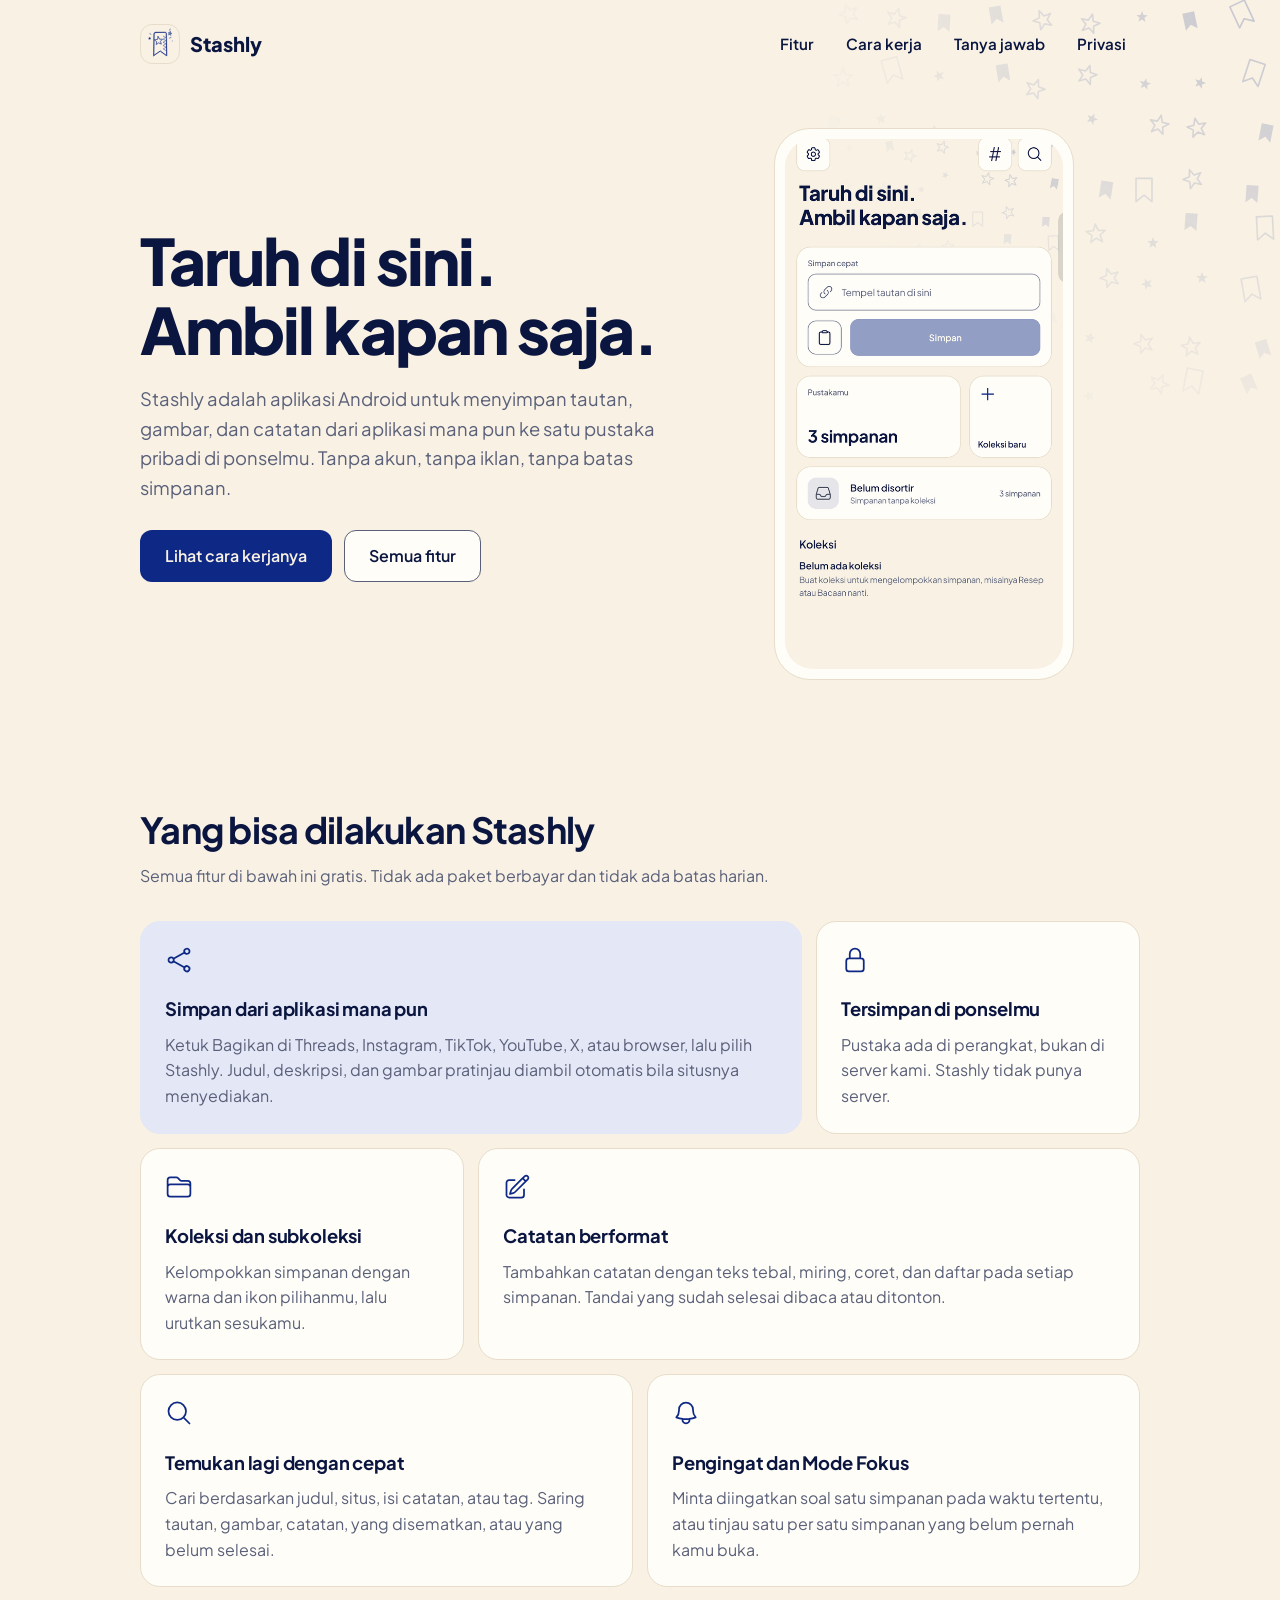
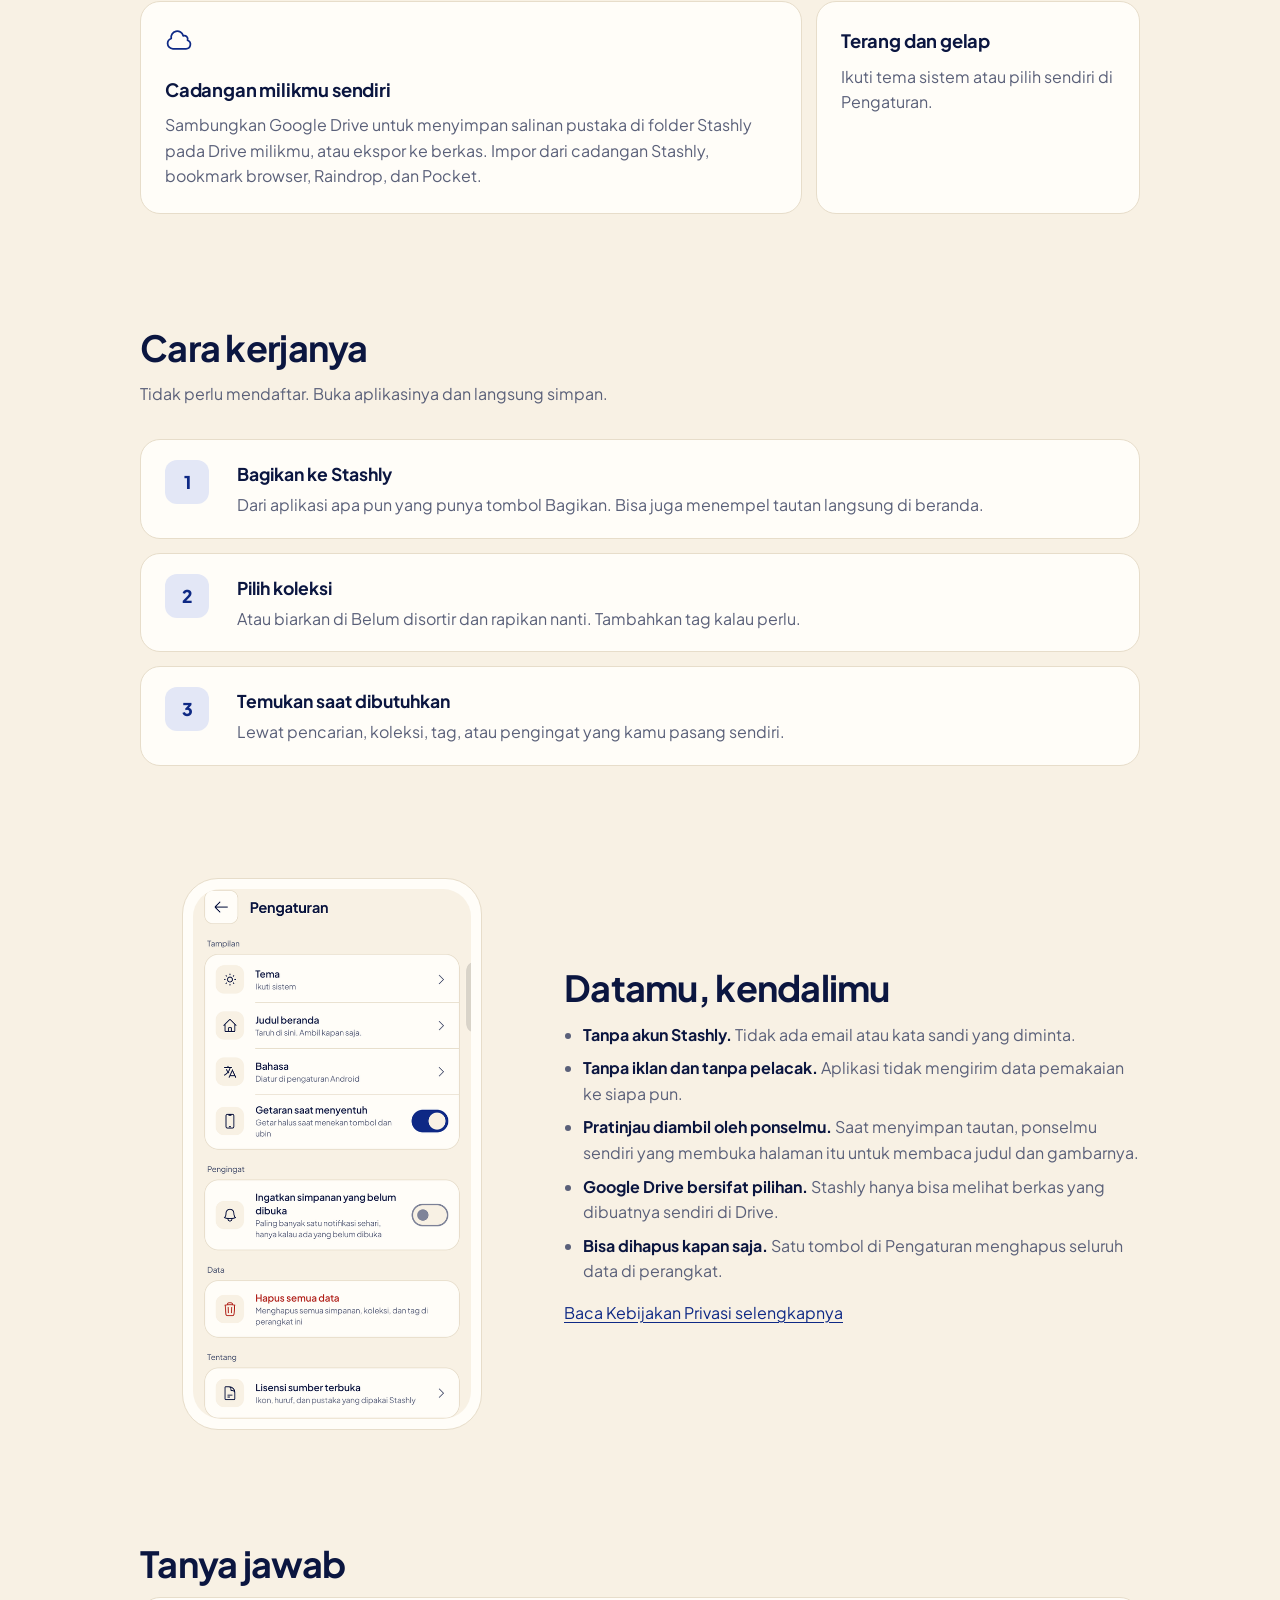
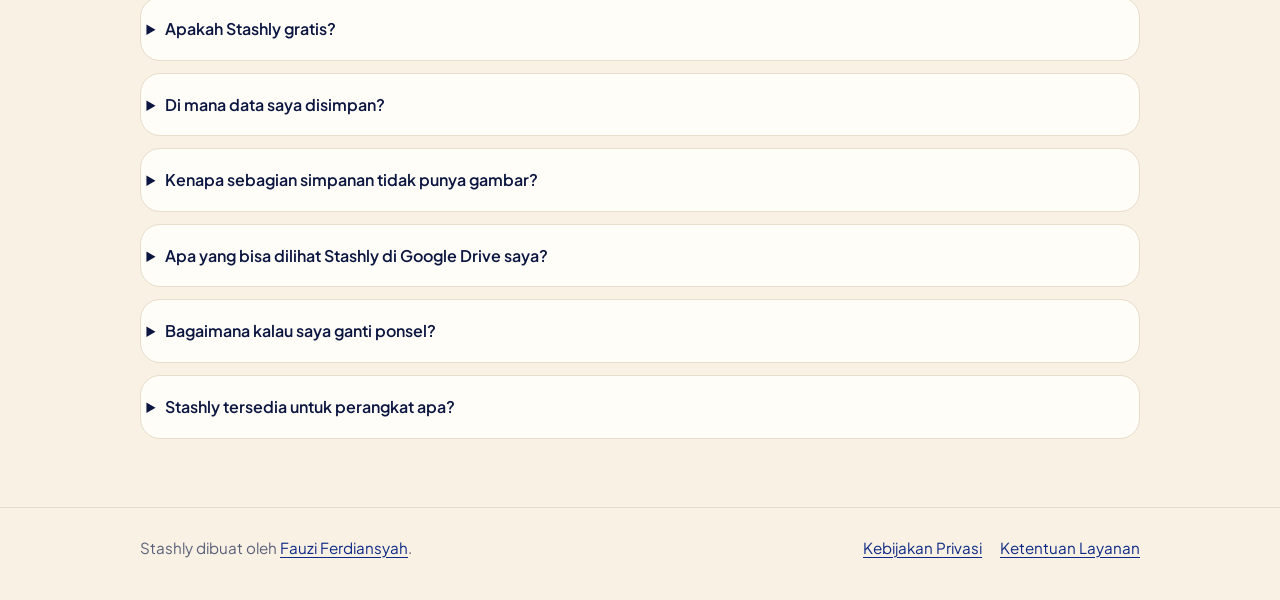
==== index.html @ 9d1d2ee5 "feat(first-init): aplikasi pertama kali dibuat" ====
<!doctype html>
<html lang="id">
<head>
<meta charset="utf-8">
<meta name="viewport" content="width=device-width, initial-scale=1">
<title>Stashly: simpan tautan dari aplikasi mana pun</title>
<meta name="description" content="Aplikasi Android untuk menyimpan tautan, gambar, dan catatan dari aplikasi mana pun ke pustaka pribadi di ponselmu. Tanpa akun, tanpa iklan, tanpa batas.">
<meta property="og:title" content="Stashly: simpan tautan dari aplikasi mana pun">
<meta property="og:description" content="Aplikasi Android untuk menyimpan tautan, gambar, dan catatan dari aplikasi mana pun ke pustaka pribadi di ponselmu. Tanpa akun, tanpa iklan, tanpa batas.">
<meta property="og:type" content="website">
<meta property="og:image" content="https://fauzi.is-a.dev/stashly/assets/screen-home.png">
<meta name="theme-color" content="#f8f1e4" media="(prefers-color-scheme: light)">
<meta name="theme-color" content="#0d0f14" media="(prefers-color-scheme: dark)">
<link rel="icon" type="image/svg+xml" href="assets/stashly-mark.svg">
<link rel="preload" href="assets/plus-jakarta-sans.ttf" as="font" type="font/ttf" crossorigin>
<link rel="stylesheet" href="styles.css">
</head>
<body>
<a class="skip" href="#isi">Langsung ke isi</a>
<svg class="backdrop" viewBox="0 0 520 420" preserveAspectRatio="xMaxYMin slice" aria-hidden="true"><path transform="translate(482 14) rotate(-25)" d="M-8.0 -11.6H8.0V11.6L0 5.2L-8.0 11.6Z" fill="none" stroke="currentColor" stroke-width="1.6" stroke-linejoin="round"/><path transform="translate(430 21) rotate(-12)" d="M-6.0 -8.7H6.0V8.7L0 3.9L-6.0 8.7Z" fill="currentColor"/><path transform="translate(382 17) rotate(1)" d="M0.0 -6.0L1.5 -2.0L5.7 -1.9L2.4 0.8L3.5 4.9L0.0 2.5L-3.5 4.9L-2.4 0.8L-5.7 -1.9L-1.5 -2.0Z" fill="currentColor"/><path transform="translate(330 24) rotate(14)" d="M0.0 -10.0L2.5 -3.4L9.5 -3.1L4.0 1.3L5.9 8.1L0.0 4.2L-5.9 8.1L-4.0 1.3L-9.5 -3.1L-2.5 -3.4Z" fill="none" stroke="currentColor" stroke-width="1.6" stroke-linejoin="round"/><path transform="translate(283 20) rotate(-23)" d="M0.0 -10.0L2.5 -3.4L9.5 -3.1L4.0 1.3L5.9 8.1L0.0 4.2L-5.9 8.1L-4.0 1.3L-9.5 -3.1L-2.5 -3.4Z" fill="none" stroke="currentColor" stroke-width="1.6" stroke-linejoin="round"/><path transform="translate(236 15) rotate(-10)" d="M-6.0 -8.7H6.0V8.7L0 3.9L-6.0 8.7Z" fill="currentColor"/><path transform="translate(184 23) rotate(3)" d="M-6.0 -8.7H6.0V8.7L0 3.9L-6.0 8.7Z" fill="currentColor"/><path transform="translate(136 18) rotate(16)" d="M0.0 -10.0L2.5 -3.4L9.5 -3.1L4.0 1.3L5.9 8.1L0.0 4.2L-5.9 8.1L-4.0 1.3L-9.5 -3.1L-2.5 -3.4Z" fill="none" stroke="currentColor" stroke-width="1.6" stroke-linejoin="round"/><path transform="translate(89 14) rotate(-21)" d="M0.0 -10.0L2.5 -3.4L9.5 -3.1L4.0 1.3L5.9 8.1L0.0 4.2L-5.9 8.1L-4.0 1.3L-9.5 -3.1L-2.5 -3.4Z" fill="none" stroke="currentColor" stroke-width="1.6" stroke-linejoin="round"/><path transform="translate(37 21) rotate(-8)" d="M0.0 -6.0L1.5 -2.0L5.7 -1.9L2.4 0.8L3.5 4.9L0.0 2.5L-3.5 4.9L-2.4 0.8L-5.7 -1.9L-1.5 -2.0Z" fill="currentColor"/><path transform="translate(494 73) rotate(18)" d="M-8.0 -11.6H8.0V11.6L0 5.2L-8.0 11.6Z" fill="none" stroke="currentColor" stroke-width="1.6" stroke-linejoin="round"/><path transform="translate(440 83) rotate(19)" d="M0.0 -6.0L1.5 -2.0L5.7 -1.9L2.4 0.8L3.5 4.9L0.0 2.5L-3.5 4.9L-2.4 0.8L-5.7 -1.9L-1.5 -2.0Z" fill="currentColor"/><path transform="translate(385 84) rotate(12)" d="M0.0 -6.0L1.5 -2.0L5.7 -1.9L2.4 0.8L3.5 4.9L0.0 2.5L-3.5 4.9L-2.4 0.8L-5.7 -1.9L-1.5 -2.0Z" fill="currentColor"/><path transform="translate(327 75) rotate(17)" d="M0.0 -10.0L2.5 -3.4L9.5 -3.1L4.0 1.3L5.9 8.1L0.0 4.2L-5.9 8.1L-4.0 1.3L-9.5 -3.1L-2.5 -3.4Z" fill="none" stroke="currentColor" stroke-width="1.6" stroke-linejoin="round"/><path transform="translate(275 89) rotate(20)" d="M0.0 -10.0L2.5 -3.4L9.5 -3.1L4.0 1.3L5.9 8.1L0.0 4.2L-5.9 8.1L-4.0 1.3L-9.5 -3.1L-2.5 -3.4Z" fill="none" stroke="currentColor" stroke-width="1.6" stroke-linejoin="round"/><path transform="translate(243 73) rotate(-9)" d="M-6.0 -8.7H6.0V8.7L0 3.9L-6.0 8.7Z" fill="currentColor"/><path transform="translate(179 76) rotate(-22)" d="M0.0 -6.0L1.5 -2.0L5.7 -1.9L2.4 0.8L3.5 4.9L0.0 2.5L-3.5 4.9L-2.4 0.8L-5.7 -1.9L-1.5 -2.0Z" fill="currentColor"/><path transform="translate(132 70) rotate(-15)" d="M-8.0 -11.6H8.0V11.6L0 5.2L-8.0 11.6Z" fill="none" stroke="currentColor" stroke-width="1.6" stroke-linejoin="round"/><path transform="translate(83 78) rotate(0)" d="M0.0 -10.0L2.5 -3.4L9.5 -3.1L4.0 1.3L5.9 8.1L0.0 4.2L-5.9 8.1L-4.0 1.3L-9.5 -3.1L-2.5 -3.4Z" fill="none" stroke="currentColor" stroke-width="1.6" stroke-linejoin="round"/><path transform="translate(15 66) rotate(15)" d="M0.0 -6.0L1.5 -2.0L5.7 -1.9L2.4 0.8L3.5 4.9L0.0 2.5L-3.5 4.9L-2.4 0.8L-5.7 -1.9L-1.5 -2.0Z" fill="currentColor"/><path transform="translate(506 133) rotate(11)" d="M-6.0 -8.7H6.0V8.7L0 3.9L-6.0 8.7Z" fill="currentColor"/><path transform="translate(437 128) rotate(-12)" d="M0.0 -10.0L2.5 -3.4L9.5 -3.1L4.0 1.3L5.9 8.1L0.0 4.2L-5.9 8.1L-4.0 1.3L-9.5 -3.1L-2.5 -3.4Z" fill="none" stroke="currentColor" stroke-width="1.6" stroke-linejoin="round"/><path transform="translate(399 125) rotate(13)" d="M0.0 -10.0L2.5 -3.4L9.5 -3.1L4.0 1.3L5.9 8.1L0.0 4.2L-5.9 8.1L-4.0 1.3L-9.5 -3.1L-2.5 -3.4Z" fill="none" stroke="currentColor" stroke-width="1.6" stroke-linejoin="round"/><path transform="translate(332 119) rotate(24)" d="M0.0 -6.0L1.5 -2.0L5.7 -1.9L2.4 0.8L3.5 4.9L0.0 2.5L-3.5 4.9L-2.4 0.8L-5.7 -1.9L-1.5 -2.0Z" fill="currentColor"/><path transform="translate(294 142) rotate(-1)" d="M0.0 -6.0L1.5 -2.0L5.7 -1.9L2.4 0.8L3.5 4.9L0.0 2.5L-3.5 4.9L-2.4 0.8L-5.7 -1.9L-1.5 -2.0Z" fill="currentColor"/><path transform="translate(234 142) rotate(-6)" d="M0.0 -10.0L2.5 -3.4L9.5 -3.1L4.0 1.3L5.9 8.1L0.0 4.2L-5.9 8.1L-4.0 1.3L-9.5 -3.1L-2.5 -3.4Z" fill="none" stroke="currentColor" stroke-width="1.6" stroke-linejoin="round"/><path transform="translate(173 136) rotate(9)" d="M0.0 -10.0L2.5 -3.4L9.5 -3.1L4.0 1.3L5.9 8.1L0.0 4.2L-5.9 8.1L-4.0 1.3L-9.5 -3.1L-2.5 -3.4Z" fill="none" stroke="currentColor" stroke-width="1.6" stroke-linejoin="round"/><path transform="translate(121 119) rotate(-6)" d="M0.0 -6.0L1.5 -2.0L5.7 -1.9L2.4 0.8L3.5 4.9L0.0 2.5L-3.5 4.9L-2.4 0.8L-5.7 -1.9L-1.5 -2.0Z" fill="currentColor"/><path transform="translate(73 125) rotate(15)" d="M-6.0 -8.7H6.0V8.7L0 3.9L-6.0 8.7Z" fill="currentColor"/><path transform="translate(21 125) rotate(-18)" d="M-8.0 -11.6H8.0V11.6L0 5.2L-8.0 11.6Z" fill="none" stroke="currentColor" stroke-width="1.6" stroke-linejoin="round"/><path transform="translate(492 194) rotate(4)" d="M-6.0 -8.7H6.0V8.7L0 3.9L-6.0 8.7Z" fill="currentColor"/><path transform="translate(433 179) rotate(-21)" d="M0.0 -10.0L2.5 -3.4L9.5 -3.1L4.0 1.3L5.9 8.1L0.0 4.2L-5.9 8.1L-4.0 1.3L-9.5 -3.1L-2.5 -3.4Z" fill="none" stroke="currentColor" stroke-width="1.6" stroke-linejoin="round"/><path transform="translate(384 190) rotate(0)" d="M-8.0 -11.6H8.0V11.6L0 5.2L-8.0 11.6Z" fill="none" stroke="currentColor" stroke-width="1.6" stroke-linejoin="round"/><path transform="translate(346 190) rotate(9)" d="M-6.0 -8.7H6.0V8.7L0 3.9L-6.0 8.7Z" fill="currentColor"/><path transform="translate(288 182) rotate(-2)" d="M-6.0 -8.7H6.0V8.7L0 3.9L-6.0 8.7Z" fill="currentColor"/><path transform="translate(240 191) rotate(3)" d="M-8.0 -11.6H8.0V11.6L0 5.2L-8.0 11.6Z" fill="none" stroke="currentColor" stroke-width="1.6" stroke-linejoin="round"/><path transform="translate(177 182) rotate(16)" d="M-8.0 -11.6H8.0V11.6L0 5.2L-8.0 11.6Z" fill="none" stroke="currentColor" stroke-width="1.6" stroke-linejoin="round"/><path transform="translate(130 174) rotate(1)" d="M0.0 -6.0L1.5 -2.0L5.7 -1.9L2.4 0.8L3.5 4.9L0.0 2.5L-3.5 4.9L-2.4 0.8L-5.7 -1.9L-1.5 -2.0Z" fill="currentColor"/><path transform="translate(75 184) rotate(-16)" d="M-6.0 -8.7H6.0V8.7L0 3.9L-6.0 8.7Z" fill="currentColor"/><path transform="translate(29 179) rotate(-13)" d="M0.0 -10.0L2.5 -3.4L9.5 -3.1L4.0 1.3L5.9 8.1L0.0 4.2L-5.9 8.1L-4.0 1.3L-9.5 -3.1L-2.5 -3.4Z" fill="none" stroke="currentColor" stroke-width="1.6" stroke-linejoin="round"/><path transform="translate(505 228) rotate(-3)" d="M-8.0 -11.6H8.0V11.6L0 5.2L-8.0 11.6Z" fill="none" stroke="currentColor" stroke-width="1.6" stroke-linejoin="round"/><path transform="translate(431 222) rotate(4)" d="M-6.0 -8.7H6.0V8.7L0 3.9L-6.0 8.7Z" fill="currentColor"/><path transform="translate(393 243) rotate(1)" d="M0.0 -6.0L1.5 -2.0L5.7 -1.9L2.4 0.8L3.5 4.9L0.0 2.5L-3.5 4.9L-2.4 0.8L-5.7 -1.9L-1.5 -2.0Z" fill="currentColor"/><path transform="translate(336 234) rotate(-4)" d="M0.0 -10.0L2.5 -3.4L9.5 -3.1L4.0 1.3L5.9 8.1L0.0 4.2L-5.9 8.1L-4.0 1.3L-9.5 -3.1L-2.5 -3.4Z" fill="none" stroke="currentColor" stroke-width="1.6" stroke-linejoin="round"/><path transform="translate(291 239) rotate(1)" d="M0.0 -10.0L2.5 -3.4L9.5 -3.1L4.0 1.3L5.9 8.1L0.0 4.2L-5.9 8.1L-4.0 1.3L-9.5 -3.1L-2.5 -3.4Z" fill="none" stroke="currentColor" stroke-width="1.6" stroke-linejoin="round"/><path transform="translate(242 234) rotate(2)" d="M0.0 -6.0L1.5 -2.0L5.7 -1.9L2.4 0.8L3.5 4.9L0.0 2.5L-3.5 4.9L-2.4 0.8L-5.7 -1.9L-1.5 -2.0Z" fill="currentColor"/><path transform="translate(187 239) rotate(23)" d="M-6.0 -8.7H6.0V8.7L0 3.9L-6.0 8.7Z" fill="currentColor"/><path transform="translate(141 243) rotate(-22)" d="M0.0 -10.0L2.5 -3.4L9.5 -3.1L4.0 1.3L5.9 8.1L0.0 4.2L-5.9 8.1L-4.0 1.3L-9.5 -3.1L-2.5 -3.4Z" fill="none" stroke="currentColor" stroke-width="1.6" stroke-linejoin="round"/><path transform="translate(84 234) rotate(23)" d="M0.0 -10.0L2.5 -3.4L9.5 -3.1L4.0 1.3L5.9 8.1L0.0 4.2L-5.9 8.1L-4.0 1.3L-9.5 -3.1L-2.5 -3.4Z" fill="none" stroke="currentColor" stroke-width="1.6" stroke-linejoin="round"/><path transform="translate(32 228) rotate(22)" d="M0.0 -6.0L1.5 -2.0L5.7 -1.9L2.4 0.8L3.5 4.9L0.0 2.5L-3.5 4.9L-2.4 0.8L-5.7 -1.9L-1.5 -2.0Z" fill="currentColor"/><path transform="translate(491 289) rotate(-10)" d="M-8.0 -11.6H8.0V11.6L0 5.2L-8.0 11.6Z" fill="none" stroke="currentColor" stroke-width="1.6" stroke-linejoin="round"/><path transform="translate(442 278) rotate(1)" d="M0.0 -6.0L1.5 -2.0L5.7 -1.9L2.4 0.8L3.5 4.9L0.0 2.5L-3.5 4.9L-2.4 0.8L-5.7 -1.9L-1.5 -2.0Z" fill="currentColor"/><path transform="translate(387 284) rotate(-22)" d="M0.0 -6.0L1.5 -2.0L5.7 -1.9L2.4 0.8L3.5 4.9L0.0 2.5L-3.5 4.9L-2.4 0.8L-5.7 -1.9L-1.5 -2.0Z" fill="currentColor"/><path transform="translate(350 278) rotate(-19)" d="M0.0 -10.0L2.5 -3.4L9.5 -3.1L4.0 1.3L5.9 8.1L0.0 4.2L-5.9 8.1L-4.0 1.3L-9.5 -3.1L-2.5 -3.4Z" fill="none" stroke="currentColor" stroke-width="1.6" stroke-linejoin="round"/><path transform="translate(286 294) rotate(4)" d="M0.0 -10.0L2.5 -3.4L9.5 -3.1L4.0 1.3L5.9 8.1L0.0 4.2L-5.9 8.1L-4.0 1.3L-9.5 -3.1L-2.5 -3.4Z" fill="none" stroke="currentColor" stroke-width="1.6" stroke-linejoin="round"/><path transform="translate(232 288) rotate(13)" d="M-6.0 -8.7H6.0V8.7L0 3.9L-6.0 8.7Z" fill="currentColor"/><path transform="translate(191 280) rotate(-4)" d="M0.0 -6.0L1.5 -2.0L5.7 -1.9L2.4 0.8L3.5 4.9L0.0 2.5L-3.5 4.9L-2.4 0.8L-5.7 -1.9L-1.5 -2.0Z" fill="currentColor"/><path transform="translate(127 288) rotate(23)" d="M0.0 -10.0L2.5 -3.4L9.5 -3.1L4.0 1.3L5.9 8.1L0.0 4.2L-5.9 8.1L-4.0 1.3L-9.5 -3.1L-2.5 -3.4Z" fill="none" stroke="currentColor" stroke-width="1.6" stroke-linejoin="round"/><path transform="translate(78 288) rotate(-14)" d="M0.0 -10.0L2.5 -3.4L9.5 -3.1L4.0 1.3L5.9 8.1L0.0 4.2L-5.9 8.1L-4.0 1.3L-9.5 -3.1L-2.5 -3.4Z" fill="none" stroke="currentColor" stroke-width="1.6" stroke-linejoin="round"/><path transform="translate(37 280) rotate(-25)" d="M0.0 -6.0L1.5 -2.0L5.7 -1.9L2.4 0.8L3.5 4.9L0.0 2.5L-3.5 4.9L-2.4 0.8L-5.7 -1.9L-1.5 -2.0Z" fill="currentColor"/><path transform="translate(503 349) rotate(-17)" d="M-6.0 -8.7H6.0V8.7L0 3.9L-6.0 8.7Z" fill="currentColor"/><path transform="translate(431 347) rotate(-8)" d="M0.0 -10.0L2.5 -3.4L9.5 -3.1L4.0 1.3L5.9 8.1L0.0 4.2L-5.9 8.1L-4.0 1.3L-9.5 -3.1L-2.5 -3.4Z" fill="none" stroke="currentColor" stroke-width="1.6" stroke-linejoin="round"/><path transform="translate(384 344) rotate(-17)" d="M0.0 -10.0L2.5 -3.4L9.5 -3.1L4.0 1.3L5.9 8.1L0.0 4.2L-5.9 8.1L-4.0 1.3L-9.5 -3.1L-2.5 -3.4Z" fill="none" stroke="currentColor" stroke-width="1.6" stroke-linejoin="round"/><path transform="translate(330 338) rotate(14)" d="M0.0 -6.0L1.5 -2.0L5.7 -1.9L2.4 0.8L3.5 4.9L0.0 2.5L-3.5 4.9L-2.4 0.8L-5.7 -1.9L-1.5 -2.0Z" fill="currentColor"/><path transform="translate(286 340) rotate(-25)" d="M-6.0 -8.7H6.0V8.7L0 3.9L-6.0 8.7Z" fill="currentColor"/><path transform="translate(222 346) rotate(-4)" d="M0.0 -10.0L2.5 -3.4L9.5 -3.1L4.0 1.3L5.9 8.1L0.0 4.2L-5.9 8.1L-4.0 1.3L-9.5 -3.1L-2.5 -3.4Z" fill="none" stroke="currentColor" stroke-width="1.6" stroke-linejoin="round"/><path transform="translate(184 341) rotate(-7)" d="M-8.0 -11.6H8.0V11.6L0 5.2L-8.0 11.6Z" fill="none" stroke="currentColor" stroke-width="1.6" stroke-linejoin="round"/><path transform="translate(124 343) rotate(16)" d="M0.0 -6.0L1.5 -2.0L5.7 -1.9L2.4 0.8L3.5 4.9L0.0 2.5L-3.5 4.9L-2.4 0.8L-5.7 -1.9L-1.5 -2.0Z" fill="currentColor"/><path transform="translate(72 340) rotate(21)" d="M0.0 -6.0L1.5 -2.0L5.7 -1.9L2.4 0.8L3.5 4.9L0.0 2.5L-3.5 4.9L-2.4 0.8L-5.7 -1.9L-1.5 -2.0Z" fill="currentColor"/><path transform="translate(21 344) rotate(-16)" d="M0.0 -10.0L2.5 -3.4L9.5 -3.1L4.0 1.3L5.9 8.1L0.0 4.2L-5.9 8.1L-4.0 1.3L-9.5 -3.1L-2.5 -3.4Z" fill="none" stroke="currentColor" stroke-width="1.6" stroke-linejoin="round"/><path transform="translate(489 384) rotate(-24)" d="M-6.0 -8.7H6.0V8.7L0 3.9L-6.0 8.7Z" fill="currentColor"/><path transform="translate(433 381) rotate(11)" d="M-8.0 -11.6H8.0V11.6L0 5.2L-8.0 11.6Z" fill="none" stroke="currentColor" stroke-width="1.6" stroke-linejoin="round"/><path transform="translate(399 384) rotate(24)" d="M0.0 -10.0L2.5 -3.4L9.5 -3.1L4.0 1.3L5.9 8.1L0.0 4.2L-5.9 8.1L-4.0 1.3L-9.5 -3.1L-2.5 -3.4Z" fill="none" stroke="currentColor" stroke-width="1.6" stroke-linejoin="round"/><path transform="translate(329 396) rotate(-19)" d="M0.0 -6.0L1.5 -2.0L5.7 -1.9L2.4 0.8L3.5 4.9L0.0 2.5L-3.5 4.9L-2.4 0.8L-5.7 -1.9L-1.5 -2.0Z" fill="currentColor"/><path transform="translate(295 392) rotate(-8)" d="M0.0 -6.0L1.5 -2.0L5.7 -1.9L2.4 0.8L3.5 4.9L0.0 2.5L-3.5 4.9L-2.4 0.8L-5.7 -1.9L-1.5 -2.0Z" fill="currentColor"/><path transform="translate(239 384) rotate(-7)" d="M0.0 -10.0L2.5 -3.4L9.5 -3.1L4.0 1.3L5.9 8.1L0.0 4.2L-5.9 8.1L-4.0 1.3L-9.5 -3.1L-2.5 -3.4Z" fill="none" stroke="currentColor" stroke-width="1.6" stroke-linejoin="round"/><path transform="translate(174 385) rotate(2)" d="M0.0 -10.0L2.5 -3.4L9.5 -3.1L4.0 1.3L5.9 8.1L0.0 4.2L-5.9 8.1L-4.0 1.3L-9.5 -3.1L-2.5 -3.4Z" fill="none" stroke="currentColor" stroke-width="1.6" stroke-linejoin="round"/><path transform="translate(139 384) rotate(7)" d="M0.0 -6.0L1.5 -2.0L5.7 -1.9L2.4 0.8L3.5 4.9L0.0 2.5L-3.5 4.9L-2.4 0.8L-5.7 -1.9L-1.5 -2.0Z" fill="currentColor"/><path transform="translate(81 379) rotate(2)" d="M-6.0 -8.7H6.0V8.7L0 3.9L-6.0 8.7Z" fill="currentColor"/><path transform="translate(23 385) rotate(5)" d="M0.0 -10.0L2.5 -3.4L9.5 -3.1L4.0 1.3L5.9 8.1L0.0 4.2L-5.9 8.1L-4.0 1.3L-9.5 -3.1L-2.5 -3.4Z" fill="none" stroke="currentColor" stroke-width="1.6" stroke-linejoin="round"/></svg>
<header class="site">
  <div class="wrap">
    <a class="brand" href="./"><img src="assets/stashly-mark.svg" alt="" width="40" height="40">Stashly</a>
    <nav aria-label="Utama">
      <ul>
        <li class="optional"><a href="#fitur">Fitur</a></li>
        <li class="optional"><a href="#cara">Cara kerja</a></li>
        <li><a href="#tanya">Tanya jawab</a></li>
        <li><a href="privacy/">Privasi</a></li>
      </ul>
    </nav>
  </div>
</header>
<main id="isi">
<div class="wrap">
  <div class="hero">
    <div>
      <h1>Taruh di sini.<br>Ambil kapan saja.</h1>
      <p class="lead">Stashly adalah aplikasi Android untuk menyimpan tautan, gambar, dan catatan dari aplikasi mana pun ke satu pustaka pribadi di ponselmu. Tanpa akun, tanpa iklan, tanpa batas simpanan.</p>
      <div class="actions">
        <a class="button primary" href="#cara">Lihat cara kerjanya</a>
        <a class="button secondary" href="#fitur">Semua fitur</a>
      </div>
    </div>
    <div class="phone"><img src="assets/screen-home.png" width="540" height="1029" alt="Beranda Stashly: kolom simpan cepat, jumlah simpanan di pustaka, dan daftar koleksi" fetchpriority="high"></div>
  </div>

  <section id="fitur" aria-labelledby="fitur-judul">
    <h2 id="fitur-judul">Yang bisa dilakukan Stashly</h2>
    <p class="section-lead">Semua fitur di bawah ini gratis. Tidak ada paket berbayar dan tidak ada batas harian.</p>
    <div class="bento">
      <div class="tile wide accent"><svg viewBox="0 0 24 24" fill="none" stroke="currentColor" stroke-width="1.5" stroke-linecap="round" stroke-linejoin="round" aria-hidden="true"><path d="M7.217 10.907a2.25 2.25 0 1 0 0 2.186m0-2.186c.18.324.283.696.283 1.093s-.103.77-.283 1.093m0-2.186 9.566-5.314m-9.566 7.5 9.566 5.314m0 0a2.25 2.25 0 1 0 3.935 2.186 2.25 2.25 0 0 0-3.935-2.186Zm0-12.814a2.25 2.25 0 1 0 3.933-2.185 2.25 2.25 0 0 0-3.933 2.185Z"/></svg><h3>Simpan dari aplikasi mana pun</h3><p>Ketuk Bagikan di Threads, Instagram, TikTok, YouTube, X, atau browser, lalu pilih Stashly. Judul, deskripsi, dan gambar pratinjau diambil otomatis bila situsnya menyediakan.</p></div>
      <div class="tile narrow"><svg viewBox="0 0 24 24" fill="none" stroke="currentColor" stroke-width="1.5" stroke-linecap="round" stroke-linejoin="round" aria-hidden="true"><path d="M16.5 10.5V6.75a4.5 4.5 0 1 0-9 0v3.75m-.75 11.25h10.5a2.25 2.25 0 0 0 2.25-2.25v-6.75a2.25 2.25 0 0 0-2.25-2.25H6.75a2.25 2.25 0 0 0-2.25 2.25v6.75a2.25 2.25 0 0 0 2.25 2.25Z"/></svg><h3>Tersimpan di ponselmu</h3><p>Pustaka ada di perangkat, bukan di server kami. Stashly tidak punya server.</p></div>
      <div class="tile narrow"><svg viewBox="0 0 24 24" fill="none" stroke="currentColor" stroke-width="1.5" stroke-linecap="round" stroke-linejoin="round" aria-hidden="true"><path d="M2.25 12.75V12A2.25 2.25 0 0 1 4.5 9.75h15A2.25 2.25 0 0 1 21.75 12v.75m-8.69-6.44-2.12-2.12a1.5 1.5 0 0 0-1.061-.44H4.5A2.25 2.25 0 0 0 2.25 6v12a2.25 2.25 0 0 0 2.25 2.25h15A2.25 2.25 0 0 0 21.75 18V9a2.25 2.25 0 0 0-2.25-2.25h-5.379a1.5 1.5 0 0 1-1.06-.44Z"/></svg><h3>Koleksi dan subkoleksi</h3><p>Kelompokkan simpanan dengan warna dan ikon pilihanmu, lalu urutkan sesukamu.</p></div>
      <div class="tile wide"><svg viewBox="0 0 24 24" fill="none" stroke="currentColor" stroke-width="1.5" stroke-linecap="round" stroke-linejoin="round" aria-hidden="true"><path d="m16.862 4.487 1.687-1.688a1.875 1.875 0 1 1 2.652 2.652L10.582 16.07a4.5 4.5 0 0 1-1.897 1.13L6 18l.8-2.685a4.5 4.5 0 0 1 1.13-1.897l8.932-8.931Zm0 0L19.5 7.125M18 14v4.75A2.25 2.25 0 0 1 15.75 21H5.25A2.25 2.25 0 0 1 3 18.75V8.25A2.25 2.25 0 0 1 5.25 6H10"/></svg><h3>Catatan berformat</h3><p>Tambahkan catatan dengan teks tebal, miring, coret, dan daftar pada setiap simpanan. Tandai yang sudah selesai dibaca atau ditonton.</p></div>
      <div class="tile half"><svg viewBox="0 0 24 24" fill="none" stroke="currentColor" stroke-width="1.5" stroke-linecap="round" stroke-linejoin="round" aria-hidden="true"><path d="m21 21-5.197-5.197m0 0A7.5 7.5 0 1 0 5.196 5.196a7.5 7.5 0 0 0 10.607 10.607Z"/></svg><h3>Temukan lagi dengan cepat</h3><p>Cari berdasarkan judul, situs, isi catatan, atau tag. Saring tautan, gambar, catatan, yang disematkan, atau yang belum selesai.</p></div>
      <div class="tile half"><svg viewBox="0 0 24 24" fill="none" stroke="currentColor" stroke-width="1.5" stroke-linecap="round" stroke-linejoin="round" aria-hidden="true"><path d="M14.857 17.082a23.848 23.848 0 0 0 5.454-1.31A8.967 8.967 0 0 1 18 9.75V9A6 6 0 0 0 6 9v.75a8.967 8.967 0 0 1-2.312 6.022c1.733.64 3.56 1.085 5.455 1.31m5.714 0a24.255 24.255 0 0 1-5.714 0m5.714 0a3 3 0 1 1-5.714 0"/></svg><h3>Pengingat dan Mode Fokus</h3><p>Minta diingatkan soal satu simpanan pada waktu tertentu, atau tinjau satu per satu simpanan yang belum pernah kamu buka.</p></div>
      <div class="tile wide"><svg viewBox="0 0 24 24" fill="none" stroke="currentColor" stroke-width="1.5" stroke-linecap="round" stroke-linejoin="round" aria-hidden="true"><path d="M2.25 15a4.5 4.5 0 0 0 4.5 4.5H18a3.75 3.75 0 0 0 1.332-7.257 3 3 0 0 0-3.758-3.848 5.25 5.25 0 0 0-10.233 2.33A4.502 4.502 0 0 0 2.25 15Z"/></svg><h3>Cadangan milikmu sendiri</h3><p>Sambungkan Google Drive untuk menyimpan salinan pustaka di folder Stashly pada Drive milikmu, atau ekspor ke berkas. Impor dari cadangan Stashly, bookmark browser, Raindrop, dan Pocket.</p></div>
      <div class="tile narrow"><h3>Terang dan gelap</h3><p>Ikuti tema sistem atau pilih sendiri di Pengaturan.</p></div>
    </div>
  </section>

  <section id="cara" aria-labelledby="cara-judul">
    <h2 id="cara-judul">Cara kerjanya</h2>
    <p class="section-lead">Tidak perlu mendaftar. Buka aplikasinya dan langsung simpan.</p>
    <ol class="steps">
      <li><div><h3>Bagikan ke Stashly</h3><p>Dari aplikasi apa pun yang punya tombol Bagikan. Bisa juga menempel tautan langsung di beranda.</p></div></li>
      <li><div><h3>Pilih koleksi</h3><p>Atau biarkan di Belum disortir dan rapikan nanti. Tambahkan tag kalau perlu.</p></div></li>
      <li><div><h3>Temukan saat dibutuhkan</h3><p>Lewat pencarian, koleksi, tag, atau pengingat yang kamu pasang sendiri.</p></div></li>
    </ol>
  </section>

  <section aria-labelledby="data-judul">
    <div class="split">
      <div class="phone"><img src="assets/screen-settings.png" width="540" height="1029" alt="Layar Pengaturan Stashly: tema, judul beranda, bahasa, pengingat, dan hapus semua data" loading="lazy"></div>
      <div>
        <h2 id="data-judul">Datamu, kendalimu</h2>
        <ul class="plain-list">
          <li><strong>Tanpa akun Stashly.</strong> Tidak ada email atau kata sandi yang diminta.</li>
          <li><strong>Tanpa iklan dan tanpa pelacak.</strong> Aplikasi tidak mengirim data pemakaian ke siapa pun.</li>
          <li><strong>Pratinjau diambil oleh ponselmu.</strong> Saat menyimpan tautan, ponselmu sendiri yang membuka halaman itu untuk membaca judul dan gambarnya.</li>
          <li><strong>Google Drive bersifat pilihan.</strong> Stashly hanya bisa melihat berkas yang dibuatnya sendiri di Drive.</li>
          <li><strong>Bisa dihapus kapan saja.</strong> Satu tombol di Pengaturan menghapus seluruh data di perangkat.</li>
        </ul>
        <p><a href="privacy/">Baca Kebijakan Privasi selengkapnya</a></p>
      </div>
    </div>
  </section>

  <section id="tanya" aria-labelledby="tanya-judul">
    <h2 id="tanya-judul">Tanya jawab</h2>
    <details><summary>Apakah Stashly gratis?</summary><p>Ya. Semua fiturnya gratis, tanpa paket berbayar dan tanpa batas jumlah simpanan, gambar, atau koleksi.</p></details>
    <details><summary>Di mana data saya disimpan?</summary><p>Di ponselmu. Kalau kamu menyambungkan Google Drive, salinannya juga disimpan di folder Stashly pada Drive milikmu sendiri.</p></details>
    <details><summary>Kenapa sebagian simpanan tidak punya gambar?</summary><p>Beberapa situs, misalnya Instagram, tidak memberikan pratinjau tanpa login. Untuk simpanan seperti itu Stashly menampilkan logo dan warna situsnya, dan kamu bisa memasang gambar sendiri.</p></details>
    <details><summary>Apa yang bisa dilihat Stashly di Google Drive saya?</summary><p>Hanya berkas yang dibuat Stashly sendiri, yaitu folder Stashly beserta isinya. Berkas lain di Drive tidak bisa dibaca aplikasi ini.</p></details>
    <details><summary>Bagaimana kalau saya ganti ponsel?</summary><p>Sinkronkan lewat Google Drive di ponsel lama lalu sambungkan akun yang sama di ponsel baru, atau ekspor ke berkas cadangan dan impor di ponsel baru.</p></details>
    <details><summary>Stashly tersedia untuk perangkat apa?</summary><p>Untuk ponsel Android versi 8.0 ke atas.</p></details>
  </section>
</div>
</main>
<footer>
  <div class="wrap">
    <span>Stashly dibuat oleh <a href="https://fauzi.is-a.dev/">Fauzi Ferdiansyah</a>.</span>
    <ul>
      <li><a href="privacy/">Kebijakan Privasi</a></li>
      <li><a href="terms/">Ketentuan Layanan</a></li>
    </ul>
  </div>
</footer>
</body>
</html>
---- styles.css ----
@font-face {
  font-family: "Plus Jakarta Sans";
  src: url("assets/plus-jakarta-sans.ttf") format("truetype");
  font-weight: 200 800;
  font-display: swap;
}

:root {
  --canvas: #f8f1e4;
  --surface: #fffdf8;
  --ink: #0b1640;
  --ink-muted: #5a6079;
  --hairline: #e7ddca;
  --primary: #0e2985;
  --on-primary: #f8f1e4;
  --primary-soft: #e3e7f6;
  --pattern: rgba(14, 41, 133, 0.22);
  --radius-control: 12px;
  --radius-tile: 20px;
  color-scheme: light dark;
}

@media (prefers-color-scheme: dark) {
  :root {
    --canvas: #0d0f14;
    --surface: #1b1f2a;
    --ink: #f4f1ea;
    --ink-muted: #a9afbf;
    --hairline: #323848;
    --primary: #a8b9ff;
    --on-primary: #0b1230;
    --primary-soft: #263465;
    --pattern: rgba(168, 185, 255, 0.26);
  }
}

* { box-sizing: border-box; }

html { scroll-behavior: smooth; }

body {
  margin: 0;
  background: var(--canvas);
  color: var(--ink);
  font-family: "Plus Jakarta Sans", system-ui, sans-serif;
  font-size: 1rem;
  line-height: 1.6;
  -webkit-font-smoothing: antialiased;
}

a { color: var(--primary); text-underline-offset: 3px; }

:focus-visible { outline: 3px solid var(--primary); outline-offset: 3px; border-radius: 6px; }

.skip {
  position: absolute; left: 16px; top: -60px;
  background: var(--primary); color: var(--on-primary);
  padding: 10px 16px; border-radius: var(--radius-control); text-decoration: none;
}
.skip:focus { top: 16px; }

.wrap { max-width: 1040px; margin: 0 auto; padding: 0 20px; }

/* Stars and bookmarks from the app icon, fading out from the top right corner. Home page only. */
.backdrop {
  position: absolute; top: 0; right: 0; width: min(520px, 90vw); height: 420px;
  color: var(--pattern); pointer-events: none; z-index: 0;
  -webkit-mask-image: radial-gradient(circle at top right, #000 0%, transparent 72%);
  mask-image: radial-gradient(circle at top right, #000 0%, transparent 72%);
}

header.site { position: relative; z-index: 1; padding: 20px 0; }
header.site .wrap { display: flex; align-items: center; justify-content: space-between; gap: 16px; }
.brand { display: inline-flex; align-items: center; gap: 10px; color: var(--ink); text-decoration: none; font-weight: 800; font-size: 1.25rem; }
.brand img { width: 40px; height: 40px; background: #f8f1e4; border-radius: var(--radius-control); border: 1px solid var(--hairline); }
nav ul { display: flex; gap: 4px; list-style: none; margin: 0; padding: 0; }
nav a { display: inline-block; padding: 12px 14px; color: var(--ink); text-decoration: none; font-weight: 600; font-size: 0.95rem; border-radius: var(--radius-control); }
nav a:hover { background: var(--primary-soft); }

main { position: relative; z-index: 1; }

.hero { display: grid; grid-template-columns: 1.1fr 0.9fr; gap: 40px; align-items: center; padding: 40px 0 72px; }
h1 { font-size: clamp(2.4rem, 6vw, 4rem); line-height: 1.08; letter-spacing: -0.03em; font-weight: 800; margin: 0 0 20px; }
.lead { font-size: 1.15rem; color: var(--ink-muted); max-width: 34rem; margin: 0 0 28px; }
.actions { display: flex; flex-wrap: wrap; gap: 12px; }
.button {
  display: inline-flex; align-items: center; justify-content: center; min-height: 52px; padding: 12px 24px;
  border-radius: var(--radius-control); font-weight: 600; text-decoration: none; border: 1px solid transparent;
  transition: transform 160ms ease;
}
.button:active { transform: scale(0.97); }
.button.primary { background: var(--primary); color: var(--on-primary); }
.button.secondary { background: var(--surface); color: var(--ink); border-color: var(--ink-muted); }

.phone { justify-self: center; width: min(300px, 78vw); border-radius: 36px; border: 1px solid var(--hairline); background: var(--surface); padding: 10px; }
.phone img { display: block; width: 100%; height: auto; border-radius: 28px; }

section { padding: 56px 0; }
h2 { font-size: clamp(1.6rem, 3.6vw, 2.25rem); line-height: 1.2; letter-spacing: -0.02em; margin: 0 0 12px; }
.section-lead { color: var(--ink-muted); max-width: 40rem; margin: 0 0 32px; }

.bento { display: grid; grid-template-columns: repeat(6, 1fr); gap: 14px; }
.tile { background: var(--surface); border: 1px solid var(--hairline); border-radius: var(--radius-tile); padding: 24px; }
.tile h3 { font-size: 1.15rem; margin: 0 0 8px; letter-spacing: -0.01em; }
.tile p { margin: 0; color: var(--ink-muted); }
.tile.wide { grid-column: span 4; }
.tile.narrow { grid-column: span 2; }
.tile.half { grid-column: span 3; }
.tile.accent { background: var(--primary-soft); border-color: var(--primary-soft); }
.tile svg { width: 28px; height: 28px; color: var(--primary); margin-bottom: 14px; }

.steps { counter-reset: step; list-style: none; margin: 0; padding: 0; display: grid; gap: 14px; }
.steps li { counter-increment: step; display: grid; grid-template-columns: 56px 1fr; gap: 16px; align-items: start; background: var(--surface); border: 1px solid var(--hairline); border-radius: var(--radius-tile); padding: 20px 24px; }
.steps li::before { content: counter(step); display: grid; place-items: center; width: 44px; height: 44px; border-radius: var(--radius-control); background: var(--primary-soft); color: var(--primary); font-weight: 800; font-size: 1.1rem; }
.steps h3 { margin: 0 0 4px; font-size: 1.1rem; }
.steps p { margin: 0; color: var(--ink-muted); }

.split { display: grid; grid-template-columns: 0.8fr 1.2fr; gap: 40px; align-items: center; }
.plain-list { margin: 0; padding-left: 1.2rem; color: var(--ink-muted); }
.plain-list li { margin-bottom: 8px; }
.plain-list strong { color: var(--ink); }

details { background: var(--surface); border: 1px solid var(--hairline); border-radius: var(--radius-tile); padding: 0 24px; margin-bottom: 12px; }
summary { cursor: pointer; padding: 18px 0; font-weight: 600; list-style-position: outside; }
details p { margin: 0 0 20px; color: var(--ink-muted); }

footer { border-top: 1px solid var(--hairline); padding: 28px 0 40px; color: var(--ink-muted); font-size: 0.95rem; }
footer .wrap { display: flex; flex-wrap: wrap; gap: 12px 24px; justify-content: space-between; }
footer ul { display: flex; flex-wrap: wrap; gap: 4px 18px; list-style: none; margin: 0; padding: 0; }

/* Policy pages */
.doc { max-width: 720px; padding: 24px 0 64px; }
.doc h1 { font-size: clamp(2rem, 5vw, 2.75rem); }
.doc h2 { font-size: 1.35rem; margin-top: 36px; }
.doc p, .doc li { color: var(--ink-muted); }
.doc strong { color: var(--ink); }
.doc .updated { font-size: 0.95rem; }

@media (max-width: 820px) {
  .hero, .split { grid-template-columns: 1fr; }
  .hero { padding-top: 16px; }
  .tile.wide, .tile.narrow, .tile.half { grid-column: span 6; }
  nav a { padding: 12px 10px; }
  nav .optional { display: none; }
}

@media (prefers-reduced-motion: reduce) {
  html { scroll-behavior: auto; }
  .button { transition: none; }
}
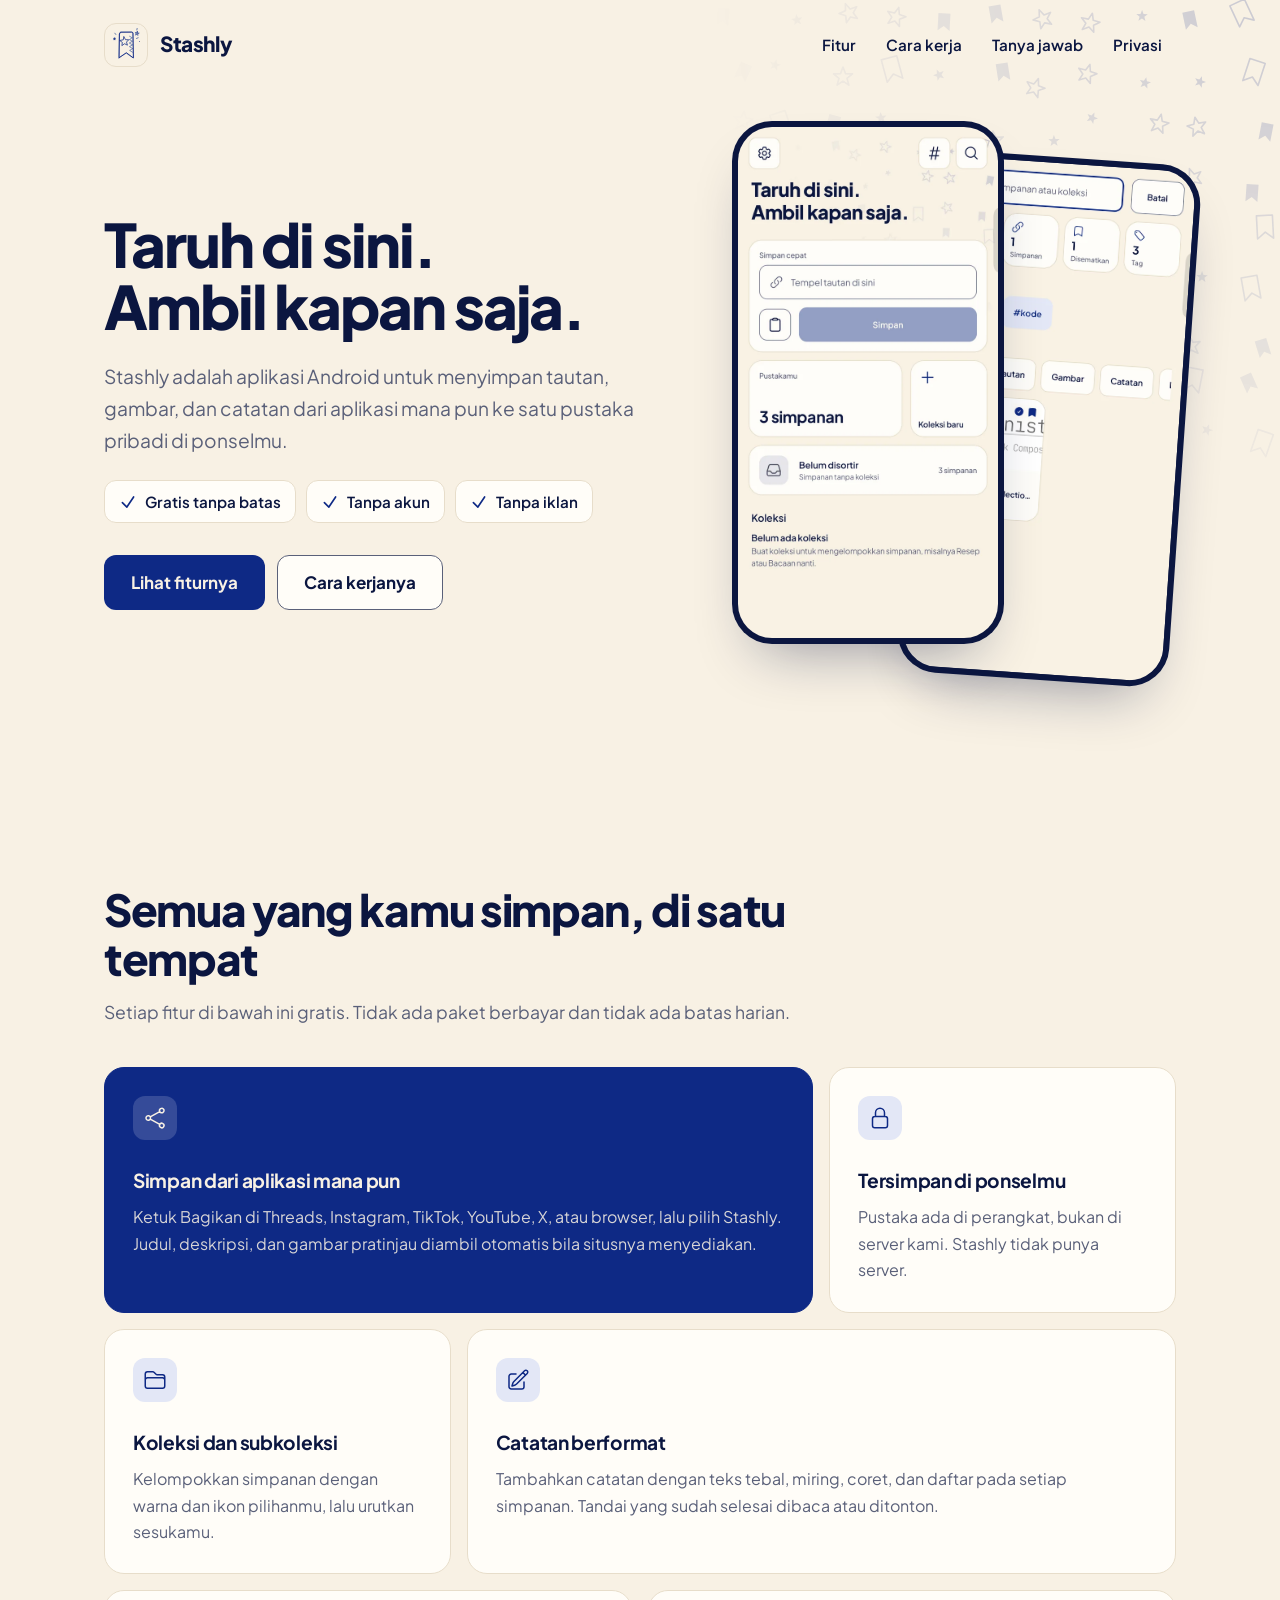
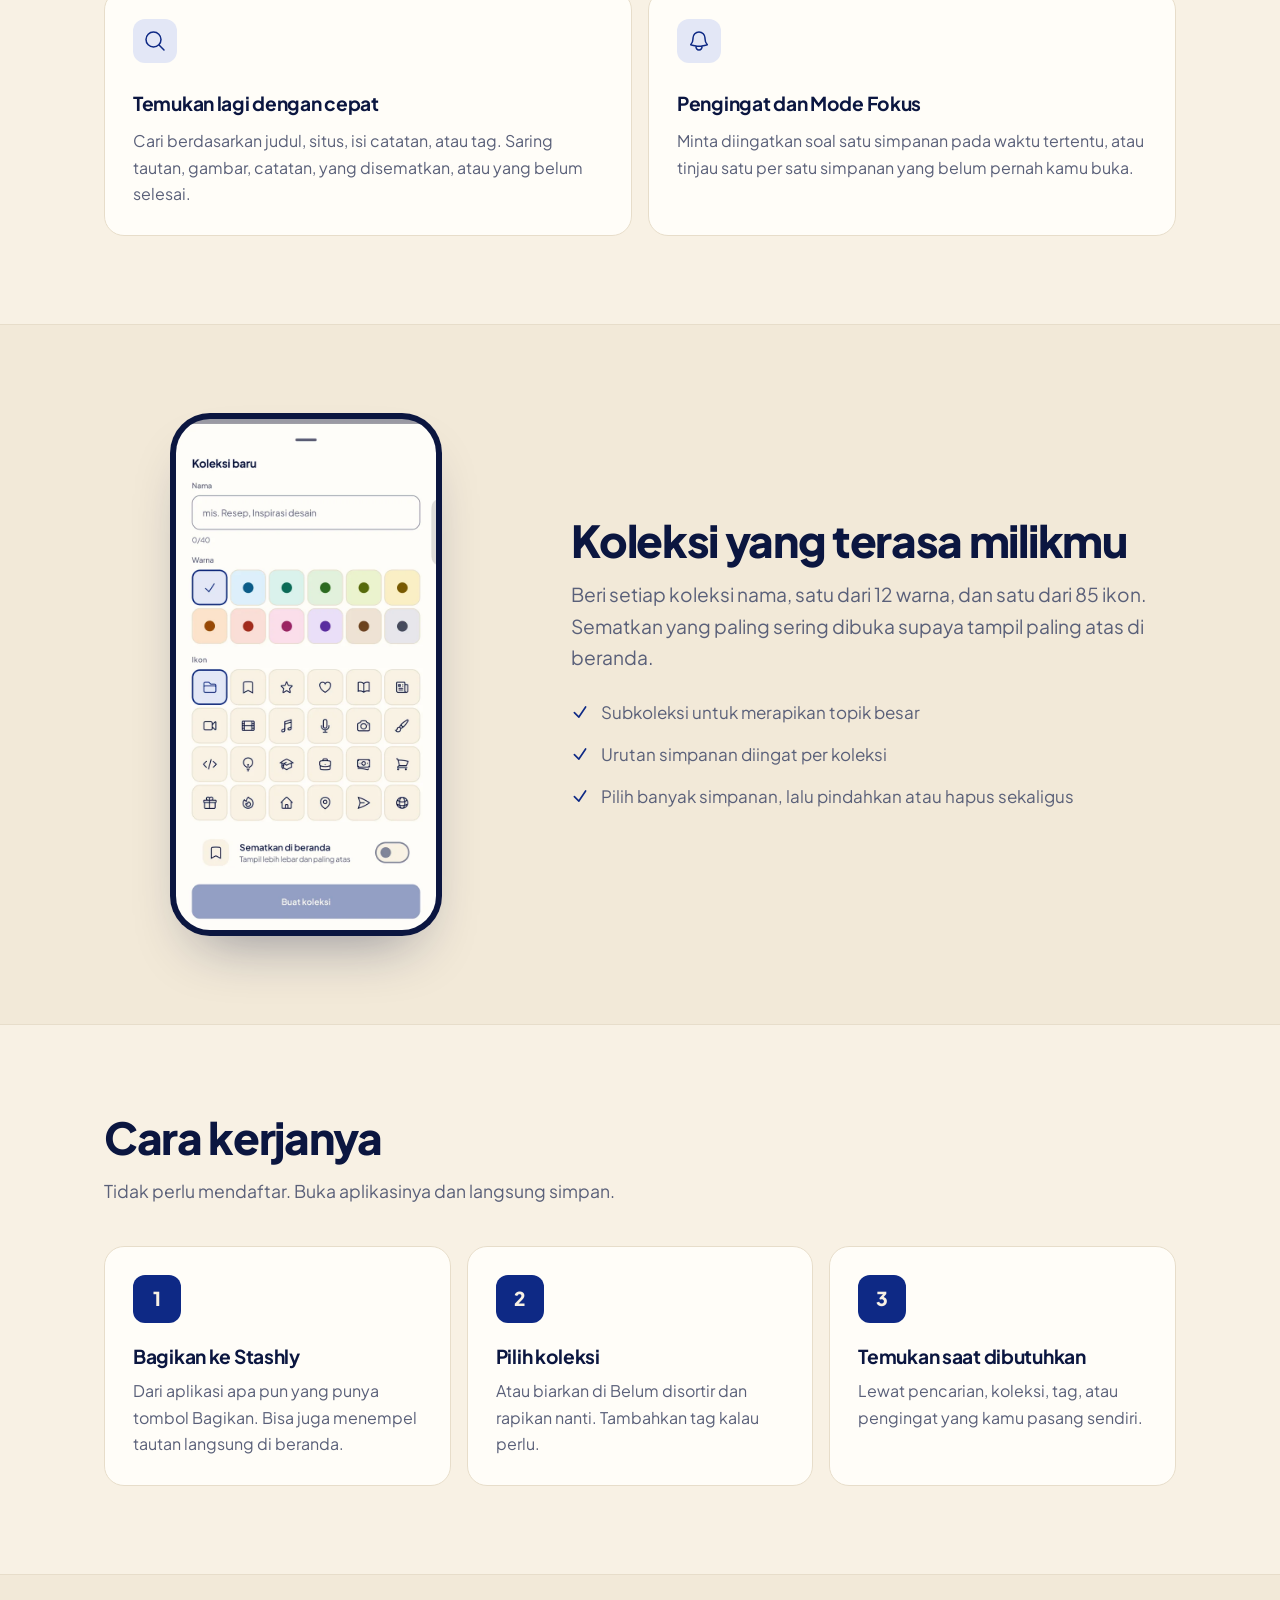
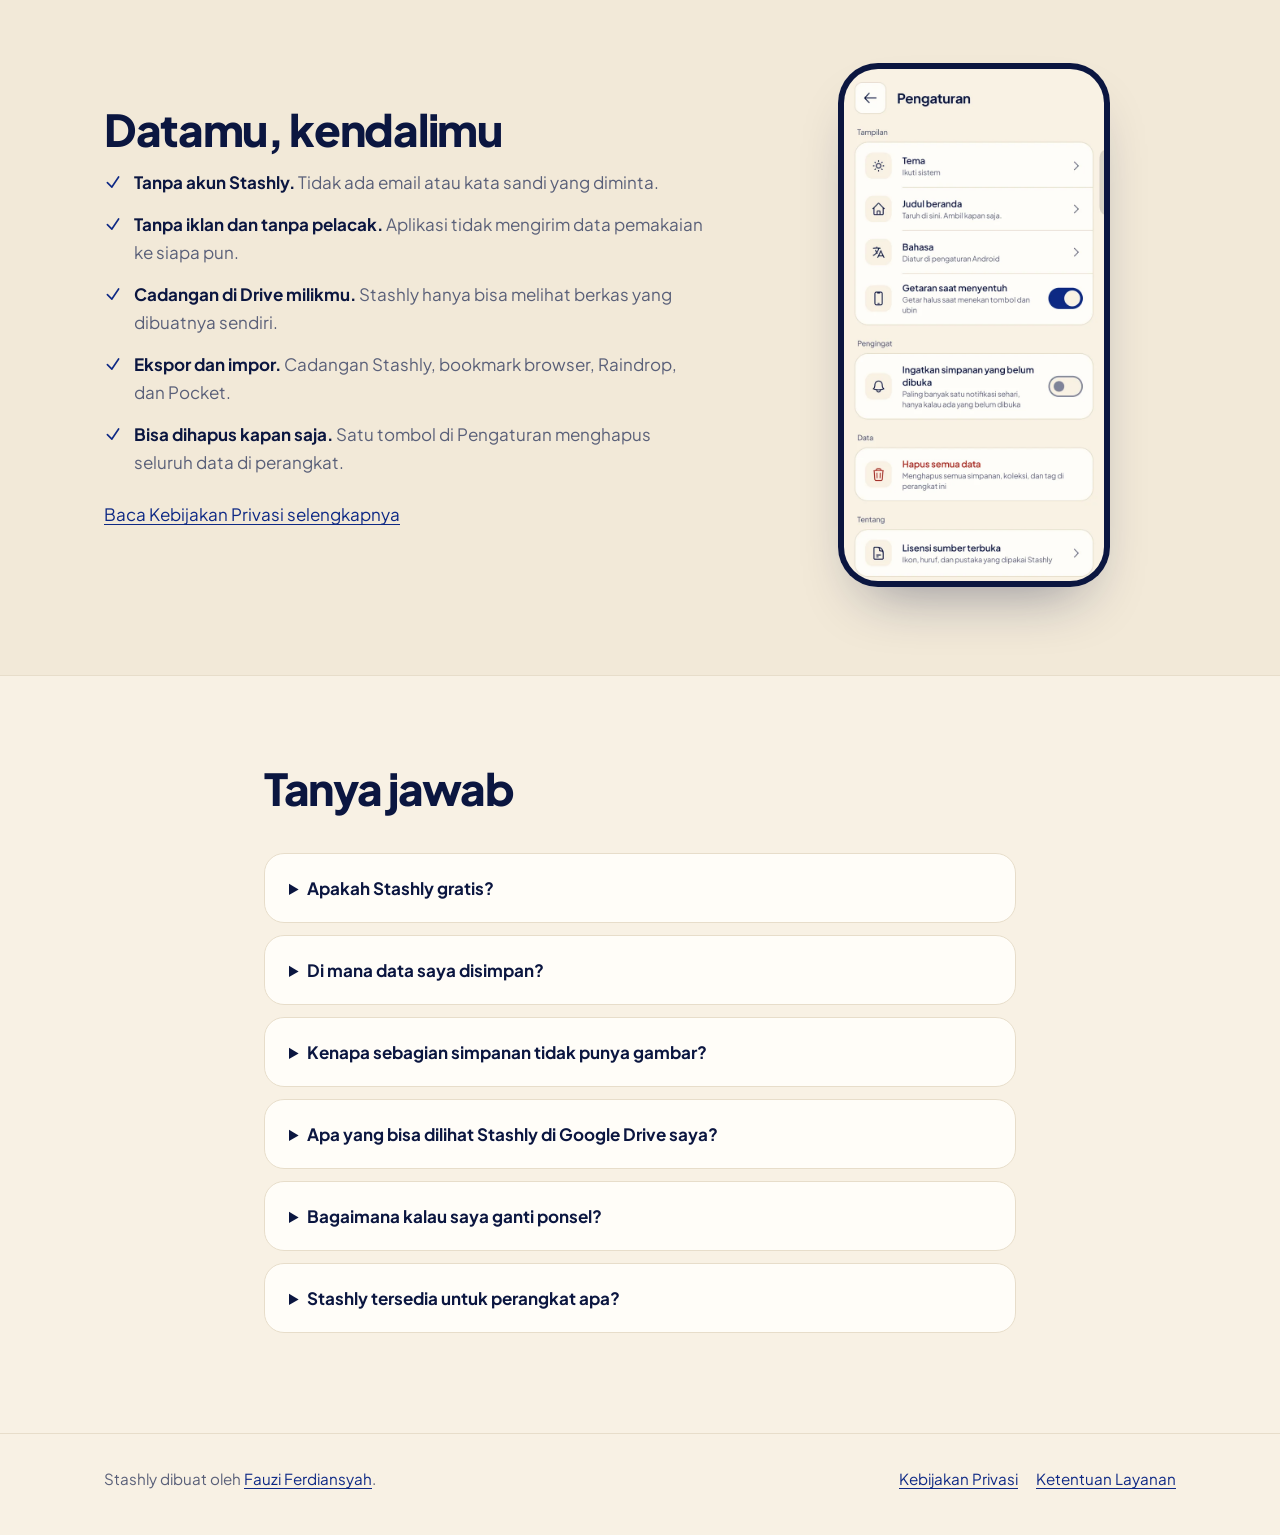
==== commit d2f65c2b: "feat(update): aplikasi update" ====
--- a/index.html
+++ b/index.html
@@ -3,21 +3,37 @@
 <head>
 <meta charset="utf-8">
 <meta name="viewport" content="width=device-width, initial-scale=1">
-<title>Stashly: simpan tautan dari aplikasi mana pun</title>
-<meta name="description" content="Aplikasi Android untuk menyimpan tautan, gambar, dan catatan dari aplikasi mana pun ke pustaka pribadi di ponselmu. Tanpa akun, tanpa iklan, tanpa batas.">
-<meta property="og:title" content="Stashly: simpan tautan dari aplikasi mana pun">
-<meta property="og:description" content="Aplikasi Android untuk menyimpan tautan, gambar, dan catatan dari aplikasi mana pun ke pustaka pribadi di ponselmu. Tanpa akun, tanpa iklan, tanpa batas.">
+<title>Stashly: simpan tautan dari aplikasi mana pun, gratis</title>
+<meta name="description" content="Aplikasi Android untuk menyimpan tautan, gambar, dan catatan dari Threads, Instagram, TikTok, YouTube, dan browser ke pustaka pribadi di ponselmu. Gratis, tanpa akun, tanpa iklan.">
+<meta name="author" content="Fauzi Ferdiansyah">
+<meta name="robots" content="index, follow">
+<link rel="canonical" href="https://fauzi.is-a.dev/stashly/">
+<meta property="og:site_name" content="Stashly">
+<meta property="og:locale" content="id_ID">
 <meta property="og:type" content="website">
-<meta property="og:image" content="https://fauzi.is-a.dev/stashly/assets/screen-home.png">
+<meta property="og:url" content="https://fauzi.is-a.dev/stashly/">
+<meta property="og:title" content="Stashly: simpan tautan dari aplikasi mana pun, gratis">
+<meta property="og:description" content="Aplikasi Android untuk menyimpan tautan, gambar, dan catatan dari Threads, Instagram, TikTok, YouTube, dan browser ke pustaka pribadi di ponselmu. Gratis, tanpa akun, tanpa iklan.">
+<meta property="og:image" content="https://fauzi.is-a.dev/stashly/assets/og.png">
+<meta property="og:image:width" content="1200">
+<meta property="og:image:height" content="630">
+<meta property="og:image:alt" content="Beranda aplikasi Stashly di ponsel Android">
+<meta name="twitter:card" content="summary_large_image">
+<meta name="twitter:title" content="Stashly: simpan tautan dari aplikasi mana pun, gratis">
+<meta name="twitter:description" content="Aplikasi Android untuk menyimpan tautan, gambar, dan catatan dari Threads, Instagram, TikTok, YouTube, dan browser ke pustaka pribadi di ponselmu. Gratis, tanpa akun, tanpa iklan.">
+<meta name="twitter:image" content="https://fauzi.is-a.dev/stashly/assets/og.png">
 <meta name="theme-color" content="#f8f1e4" media="(prefers-color-scheme: light)">
 <meta name="theme-color" content="#0d0f14" media="(prefers-color-scheme: dark)">
 <link rel="icon" type="image/svg+xml" href="assets/stashly-mark.svg">
 <link rel="preload" href="assets/plus-jakarta-sans.ttf" as="font" type="font/ttf" crossorigin>
+<link rel="stylesheet" href="assets/aos.css">
 <link rel="stylesheet" href="styles.css">
+<noscript><style>[data-aos]{opacity:1!important;transform:none!important}</style></noscript>
+<script type="application/ld+json">{"@context": "https://schema.org", "@type": "SoftwareApplication", "name": "Stashly", "operatingSystem": "Android 8.0+", "applicationCategory": "ProductivityApplication", "description": "Aplikasi Android untuk menyimpan tautan, gambar, dan catatan dari aplikasi mana pun ke pustaka pribadi di ponsel.", "url": "https://fauzi.is-a.dev/stashly/", "image": "https://fauzi.is-a.dev/stashly/assets/og.png", "inLanguage": ["id", "en"], "offers": {"@type": "Offer", "price": "0", "priceCurrency": "IDR"}, "author": {"@type": "Person", "name": "Fauzi Ferdiansyah", "url": "https://fauzi.is-a.dev/"}}</script>
+<script type="application/ld+json">{"@context": "https://schema.org", "@type": "FAQPage", "mainEntity": [{"@type": "Question", "name": "Apakah Stashly gratis?", "acceptedAnswer": {"@type": "Answer", "text": "Ya. Semua fiturnya gratis, tanpa paket berbayar dan tanpa batas jumlah simpanan, gambar, atau koleksi."}}, {"@type": "Question", "name": "Di mana data saya disimpan?", "acceptedAnswer": {"@type": "Answer", "text": "Di ponselmu. Kalau kamu menyambungkan Google Drive, salinannya juga disimpan di folder Stashly pada Drive milikmu sendiri."}}, {"@type": "Question", "name": "Kenapa sebagian simpanan tidak punya gambar?", "acceptedAnswer": {"@type": "Answer", "text": "Beberapa situs, misalnya Instagram, tidak memberikan pratinjau tanpa login. Untuk simpanan seperti itu Stashly menampilkan logo dan warna situsnya, dan kamu bisa memasang gambar sendiri."}}, {"@type": "Question", "name": "Apa yang bisa dilihat Stashly di Google Drive saya?", "acceptedAnswer": {"@type": "Answer", "text": "Hanya berkas yang dibuat Stashly sendiri, yaitu folder Stashly beserta isinya. Berkas lain di Drive tidak bisa dibaca aplikasi ini."}}, {"@type": "Question", "name": "Bagaimana kalau saya ganti ponsel?", "acceptedAnswer": {"@type": "Answer", "text": "Sinkronkan lewat Google Drive di ponsel lama lalu sambungkan akun yang sama di ponsel baru, atau ekspor ke berkas cadangan dan impor di ponsel baru."}}, {"@type": "Question", "name": "Stashly tersedia untuk perangkat apa?", "acceptedAnswer": {"@type": "Answer", "text": "Untuk ponsel Android versi 8.0 ke atas."}}]}</script>
 </head>
 <body>
 <a class="skip" href="#isi">Langsung ke isi</a>
-<svg class="backdrop" viewBox="0 0 520 420" preserveAspectRatio="xMaxYMin slice" aria-hidden="true"><path transform="translate(482 14) rotate(-25)" d="M-8.0 -11.6H8.0V11.6L0 5.2L-8.0 11.6Z" fill="none" stroke="currentColor" stroke-width="1.6" stroke-linejoin="round"/><path transform="translate(430 21) rotate(-12)" d="M-6.0 -8.7H6.0V8.7L0 3.9L-6.0 8.7Z" fill="currentColor"/><path transform="translate(382 17) rotate(1)" d="M0.0 -6.0L1.5 -2.0L5.7 -1.9L2.4 0.8L3.5 4.9L0.0 2.5L-3.5 4.9L-2.4 0.8L-5.7 -1.9L-1.5 -2.0Z" fill="currentColor"/><path transform="translate(330 24) rotate(14)" d="M0.0 -10.0L2.5 -3.4L9.5 -3.1L4.0 1.3L5.9 8.1L0.0 4.2L-5.9 8.1L-4.0 1.3L-9.5 -3.1L-2.5 -3.4Z" fill="none" stroke="currentColor" stroke-width="1.6" stroke-linejoin="round"/><path transform="translate(283 20) rotate(-23)" d="M0.0 -10.0L2.5 -3.4L9.5 -3.1L4.0 1.3L5.9 8.1L0.0 4.2L-5.9 8.1L-4.0 1.3L-9.5 -3.1L-2.5 -3.4Z" fill="none" stroke="currentColor" stroke-width="1.6" stroke-linejoin="round"/><path transform="translate(236 15) rotate(-10)" d="M-6.0 -8.7H6.0V8.7L0 3.9L-6.0 8.7Z" fill="currentColor"/><path transform="translate(184 23) rotate(3)" d="M-6.0 -8.7H6.0V8.7L0 3.9L-6.0 8.7Z" fill="currentColor"/><path transform="translate(136 18) rotate(16)" d="M0.0 -10.0L2.5 -3.4L9.5 -3.1L4.0 1.3L5.9 8.1L0.0 4.2L-5.9 8.1L-4.0 1.3L-9.5 -3.1L-2.5 -3.4Z" fill="none" stroke="currentColor" stroke-width="1.6" stroke-linejoin="round"/><path transform="translate(89 14) rotate(-21)" d="M0.0 -10.0L2.5 -3.4L9.5 -3.1L4.0 1.3L5.9 8.1L0.0 4.2L-5.9 8.1L-4.0 1.3L-9.5 -3.1L-2.5 -3.4Z" fill="none" stroke="currentColor" stroke-width="1.6" stroke-linejoin="round"/><path transform="translate(37 21) rotate(-8)" d="M0.0 -6.0L1.5 -2.0L5.7 -1.9L2.4 0.8L3.5 4.9L0.0 2.5L-3.5 4.9L-2.4 0.8L-5.7 -1.9L-1.5 -2.0Z" fill="currentColor"/><path transform="translate(494 73) rotate(18)" d="M-8.0 -11.6H8.0V11.6L0 5.2L-8.0 11.6Z" fill="none" stroke="currentColor" stroke-width="1.6" stroke-linejoin="round"/><path transform="translate(440 83) rotate(19)" d="M0.0 -6.0L1.5 -2.0L5.7 -1.9L2.4 0.8L3.5 4.9L0.0 2.5L-3.5 4.9L-2.4 0.8L-5.7 -1.9L-1.5 -2.0Z" fill="currentColor"/><path transform="translate(385 84) rotate(12)" d="M0.0 -6.0L1.5 -2.0L5.7 -1.9L2.4 0.8L3.5 4.9L0.0 2.5L-3.5 4.9L-2.4 0.8L-5.7 -1.9L-1.5 -2.0Z" fill="currentColor"/><path transform="translate(327 75) rotate(17)" d="M0.0 -10.0L2.5 -3.4L9.5 -3.1L4.0 1.3L5.9 8.1L0.0 4.2L-5.9 8.1L-4.0 1.3L-9.5 -3.1L-2.5 -3.4Z" fill="none" stroke="currentColor" stroke-width="1.6" stroke-linejoin="round"/><path transform="translate(275 89) rotate(20)" d="M0.0 -10.0L2.5 -3.4L9.5 -3.1L4.0 1.3L5.9 8.1L0.0 4.2L-5.9 8.1L-4.0 1.3L-9.5 -3.1L-2.5 -3.4Z" fill="none" stroke="currentColor" stroke-width="1.6" stroke-linejoin="round"/><path transform="translate(243 73) rotate(-9)" d="M-6.0 -8.7H6.0V8.7L0 3.9L-6.0 8.7Z" fill="currentColor"/><path transform="translate(179 76) rotate(-22)" d="M0.0 -6.0L1.5 -2.0L5.7 -1.9L2.4 0.8L3.5 4.9L0.0 2.5L-3.5 4.9L-2.4 0.8L-5.7 -1.9L-1.5 -2.0Z" fill="currentColor"/><path transform="translate(132 70) rotate(-15)" d="M-8.0 -11.6H8.0V11.6L0 5.2L-8.0 11.6Z" fill="none" stroke="currentColor" stroke-width="1.6" stroke-linejoin="round"/><path transform="translate(83 78) rotate(0)" d="M0.0 -10.0L2.5 -3.4L9.5 -3.1L4.0 1.3L5.9 8.1L0.0 4.2L-5.9 8.1L-4.0 1.3L-9.5 -3.1L-2.5 -3.4Z" fill="none" stroke="currentColor" stroke-width="1.6" stroke-linejoin="round"/><path transform="translate(15 66) rotate(15)" d="M0.0 -6.0L1.5 -2.0L5.7 -1.9L2.4 0.8L3.5 4.9L0.0 2.5L-3.5 4.9L-2.4 0.8L-5.7 -1.9L-1.5 -2.0Z" fill="currentColor"/><path transform="translate(506 133) rotate(11)" d="M-6.0 -8.7H6.0V8.7L0 3.9L-6.0 8.7Z" fill="currentColor"/><path transform="translate(437 128) rotate(-12)" d="M0.0 -10.0L2.5 -3.4L9.5 -3.1L4.0 1.3L5.9 8.1L0.0 4.2L-5.9 8.1L-4.0 1.3L-9.5 -3.1L-2.5 -3.4Z" fill="none" stroke="currentColor" stroke-width="1.6" stroke-linejoin="round"/><path transform="translate(399 125) rotate(13)" d="M0.0 -10.0L2.5 -3.4L9.5 -3.1L4.0 1.3L5.9 8.1L0.0 4.2L-5.9 8.1L-4.0 1.3L-9.5 -3.1L-2.5 -3.4Z" fill="none" stroke="currentColor" stroke-width="1.6" stroke-linejoin="round"/><path transform="translate(332 119) rotate(24)" d="M0.0 -6.0L1.5 -2.0L5.7 -1.9L2.4 0.8L3.5 4.9L0.0 2.5L-3.5 4.9L-2.4 0.8L-5.7 -1.9L-1.5 -2.0Z" fill="currentColor"/><path transform="translate(294 142) rotate(-1)" d="M0.0 -6.0L1.5 -2.0L5.7 -1.9L2.4 0.8L3.5 4.9L0.0 2.5L-3.5 4.9L-2.4 0.8L-5.7 -1.9L-1.5 -2.0Z" fill="currentColor"/><path transform="translate(234 142) rotate(-6)" d="M0.0 -10.0L2.5 -3.4L9.5 -3.1L4.0 1.3L5.9 8.1L0.0 4.2L-5.9 8.1L-4.0 1.3L-9.5 -3.1L-2.5 -3.4Z" fill="none" stroke="currentColor" stroke-width="1.6" stroke-linejoin="round"/><path transform="translate(173 136) rotate(9)" d="M0.0 -10.0L2.5 -3.4L9.5 -3.1L4.0 1.3L5.9 8.1L0.0 4.2L-5.9 8.1L-4.0 1.3L-9.5 -3.1L-2.5 -3.4Z" fill="none" stroke="currentColor" stroke-width="1.6" stroke-linejoin="round"/><path transform="translate(121 119) rotate(-6)" d="M0.0 -6.0L1.5 -2.0L5.7 -1.9L2.4 0.8L3.5 4.9L0.0 2.5L-3.5 4.9L-2.4 0.8L-5.7 -1.9L-1.5 -2.0Z" fill="currentColor"/><path transform="translate(73 125) rotate(15)" d="M-6.0 -8.7H6.0V8.7L0 3.9L-6.0 8.7Z" fill="currentColor"/><path transform="translate(21 125) rotate(-18)" d="M-8.0 -11.6H8.0V11.6L0 5.2L-8.0 11.6Z" fill="none" stroke="currentColor" stroke-width="1.6" stroke-linejoin="round"/><path transform="translate(492 194) rotate(4)" d="M-6.0 -8.7H6.0V8.7L0 3.9L-6.0 8.7Z" fill="currentColor"/><path transform="translate(433 179) rotate(-21)" d="M0.0 -10.0L2.5 -3.4L9.5 -3.1L4.0 1.3L5.9 8.1L0.0 4.2L-5.9 8.1L-4.0 1.3L-9.5 -3.1L-2.5 -3.4Z" fill="none" stroke="currentColor" stroke-width="1.6" stroke-linejoin="round"/><path transform="translate(384 190) rotate(0)" d="M-8.0 -11.6H8.0V11.6L0 5.2L-8.0 11.6Z" fill="none" stroke="currentColor" stroke-width="1.6" stroke-linejoin="round"/><path transform="translate(346 190) rotate(9)" d="M-6.0 -8.7H6.0V8.7L0 3.9L-6.0 8.7Z" fill="currentColor"/><path transform="translate(288 182) rotate(-2)" d="M-6.0 -8.7H6.0V8.7L0 3.9L-6.0 8.7Z" fill="currentColor"/><path transform="translate(240 191) rotate(3)" d="M-8.0 -11.6H8.0V11.6L0 5.2L-8.0 11.6Z" fill="none" stroke="currentColor" stroke-width="1.6" stroke-linejoin="round"/><path transform="translate(177 182) rotate(16)" d="M-8.0 -11.6H8.0V11.6L0 5.2L-8.0 11.6Z" fill="none" stroke="currentColor" stroke-width="1.6" stroke-linejoin="round"/><path transform="translate(130 174) rotate(1)" d="M0.0 -6.0L1.5 -2.0L5.7 -1.9L2.4 0.8L3.5 4.9L0.0 2.5L-3.5 4.9L-2.4 0.8L-5.7 -1.9L-1.5 -2.0Z" fill="currentColor"/><path transform="translate(75 184) rotate(-16)" d="M-6.0 -8.7H6.0V8.7L0 3.9L-6.0 8.7Z" fill="currentColor"/><path transform="translate(29 179) rotate(-13)" d="M0.0 -10.0L2.5 -3.4L9.5 -3.1L4.0 1.3L5.9 8.1L0.0 4.2L-5.9 8.1L-4.0 1.3L-9.5 -3.1L-2.5 -3.4Z" fill="none" stroke="currentColor" stroke-width="1.6" stroke-linejoin="round"/><path transform="translate(505 228) rotate(-3)" d="M-8.0 -11.6H8.0V11.6L0 5.2L-8.0 11.6Z" fill="none" stroke="currentColor" stroke-width="1.6" stroke-linejoin="round"/><path transform="translate(431 222) rotate(4)" d="M-6.0 -8.7H6.0V8.7L0 3.9L-6.0 8.7Z" fill="currentColor"/><path transform="translate(393 243) rotate(1)" d="M0.0 -6.0L1.5 -2.0L5.7 -1.9L2.4 0.8L3.5 4.9L0.0 2.5L-3.5 4.9L-2.4 0.8L-5.7 -1.9L-1.5 -2.0Z" fill="currentColor"/><path transform="translate(336 234) rotate(-4)" d="M0.0 -10.0L2.5 -3.4L9.5 -3.1L4.0 1.3L5.9 8.1L0.0 4.2L-5.9 8.1L-4.0 1.3L-9.5 -3.1L-2.5 -3.4Z" fill="none" stroke="currentColor" stroke-width="1.6" stroke-linejoin="round"/><path transform="translate(291 239) rotate(1)" d="M0.0 -10.0L2.5 -3.4L9.5 -3.1L4.0 1.3L5.9 8.1L0.0 4.2L-5.9 8.1L-4.0 1.3L-9.5 -3.1L-2.5 -3.4Z" fill="none" stroke="currentColor" stroke-width="1.6" stroke-linejoin="round"/><path transform="translate(242 234) rotate(2)" d="M0.0 -6.0L1.5 -2.0L5.7 -1.9L2.4 0.8L3.5 4.9L0.0 2.5L-3.5 4.9L-2.4 0.8L-5.7 -1.9L-1.5 -2.0Z" fill="currentColor"/><path transform="translate(187 239) rotate(23)" d="M-6.0 -8.7H6.0V8.7L0 3.9L-6.0 8.7Z" fill="currentColor"/><path transform="translate(141 243) rotate(-22)" d="M0.0 -10.0L2.5 -3.4L9.5 -3.1L4.0 1.3L5.9 8.1L0.0 4.2L-5.9 8.1L-4.0 1.3L-9.5 -3.1L-2.5 -3.4Z" fill="none" stroke="currentColor" stroke-width="1.6" stroke-linejoin="round"/><path transform="translate(84 234) rotate(23)" d="M0.0 -10.0L2.5 -3.4L9.5 -3.1L4.0 1.3L5.9 8.1L0.0 4.2L-5.9 8.1L-4.0 1.3L-9.5 -3.1L-2.5 -3.4Z" fill="none" stroke="currentColor" stroke-width="1.6" stroke-linejoin="round"/><path transform="translate(32 228) rotate(22)" d="M0.0 -6.0L1.5 -2.0L5.7 -1.9L2.4 0.8L3.5 4.9L0.0 2.5L-3.5 4.9L-2.4 0.8L-5.7 -1.9L-1.5 -2.0Z" fill="currentColor"/><path transform="translate(491 289) rotate(-10)" d="M-8.0 -11.6H8.0V11.6L0 5.2L-8.0 11.6Z" fill="none" stroke="currentColor" stroke-width="1.6" stroke-linejoin="round"/><path transform="translate(442 278) rotate(1)" d="M0.0 -6.0L1.5 -2.0L5.7 -1.9L2.4 0.8L3.5 4.9L0.0 2.5L-3.5 4.9L-2.4 0.8L-5.7 -1.9L-1.5 -2.0Z" fill="currentColor"/><path transform="translate(387 284) rotate(-22)" d="M0.0 -6.0L1.5 -2.0L5.7 -1.9L2.4 0.8L3.5 4.9L0.0 2.5L-3.5 4.9L-2.4 0.8L-5.7 -1.9L-1.5 -2.0Z" fill="currentColor"/><path transform="translate(350 278) rotate(-19)" d="M0.0 -10.0L2.5 -3.4L9.5 -3.1L4.0 1.3L5.9 8.1L0.0 4.2L-5.9 8.1L-4.0 1.3L-9.5 -3.1L-2.5 -3.4Z" fill="none" stroke="currentColor" stroke-width="1.6" stroke-linejoin="round"/><path transform="translate(286 294) rotate(4)" d="M0.0 -10.0L2.5 -3.4L9.5 -3.1L4.0 1.3L5.9 8.1L0.0 4.2L-5.9 8.1L-4.0 1.3L-9.5 -3.1L-2.5 -3.4Z" fill="none" stroke="currentColor" stroke-width="1.6" stroke-linejoin="round"/><path transform="translate(232 288) rotate(13)" d="M-6.0 -8.7H6.0V8.7L0 3.9L-6.0 8.7Z" fill="currentColor"/><path transform="translate(191 280) rotate(-4)" d="M0.0 -6.0L1.5 -2.0L5.7 -1.9L2.4 0.8L3.5 4.9L0.0 2.5L-3.5 4.9L-2.4 0.8L-5.7 -1.9L-1.5 -2.0Z" fill="currentColor"/><path transform="translate(127 288) rotate(23)" d="M0.0 -10.0L2.5 -3.4L9.5 -3.1L4.0 1.3L5.9 8.1L0.0 4.2L-5.9 8.1L-4.0 1.3L-9.5 -3.1L-2.5 -3.4Z" fill="none" stroke="currentColor" stroke-width="1.6" stroke-linejoin="round"/><path transform="translate(78 288) rotate(-14)" d="M0.0 -10.0L2.5 -3.4L9.5 -3.1L4.0 1.3L5.9 8.1L0.0 4.2L-5.9 8.1L-4.0 1.3L-9.5 -3.1L-2.5 -3.4Z" fill="none" stroke="currentColor" stroke-width="1.6" stroke-linejoin="round"/><path transform="translate(37 280) rotate(-25)" d="M0.0 -6.0L1.5 -2.0L5.7 -1.9L2.4 0.8L3.5 4.9L0.0 2.5L-3.5 4.9L-2.4 0.8L-5.7 -1.9L-1.5 -2.0Z" fill="currentColor"/><path transform="translate(503 349) rotate(-17)" d="M-6.0 -8.7H6.0V8.7L0 3.9L-6.0 8.7Z" fill="currentColor"/><path transform="translate(431 347) rotate(-8)" d="M0.0 -10.0L2.5 -3.4L9.5 -3.1L4.0 1.3L5.9 8.1L0.0 4.2L-5.9 8.1L-4.0 1.3L-9.5 -3.1L-2.5 -3.4Z" fill="none" stroke="currentColor" stroke-width="1.6" stroke-linejoin="round"/><path transform="translate(384 344) rotate(-17)" d="M0.0 -10.0L2.5 -3.4L9.5 -3.1L4.0 1.3L5.9 8.1L0.0 4.2L-5.9 8.1L-4.0 1.3L-9.5 -3.1L-2.5 -3.4Z" fill="none" stroke="currentColor" stroke-width="1.6" stroke-linejoin="round"/><path transform="translate(330 338) rotate(14)" d="M0.0 -6.0L1.5 -2.0L5.7 -1.9L2.4 0.8L3.5 4.9L0.0 2.5L-3.5 4.9L-2.4 0.8L-5.7 -1.9L-1.5 -2.0Z" fill="currentColor"/><path transform="translate(286 340) rotate(-25)" d="M-6.0 -8.7H6.0V8.7L0 3.9L-6.0 8.7Z" fill="currentColor"/><path transform="translate(222 346) rotate(-4)" d="M0.0 -10.0L2.5 -3.4L9.5 -3.1L4.0 1.3L5.9 8.1L0.0 4.2L-5.9 8.1L-4.0 1.3L-9.5 -3.1L-2.5 -3.4Z" fill="none" stroke="currentColor" stroke-width="1.6" stroke-linejoin="round"/><path transform="translate(184 341) rotate(-7)" d="M-8.0 -11.6H8.0V11.6L0 5.2L-8.0 11.6Z" fill="none" stroke="currentColor" stroke-width="1.6" stroke-linejoin="round"/><path transform="translate(124 343) rotate(16)" d="M0.0 -6.0L1.5 -2.0L5.7 -1.9L2.4 0.8L3.5 4.9L0.0 2.5L-3.5 4.9L-2.4 0.8L-5.7 -1.9L-1.5 -2.0Z" fill="currentColor"/><path transform="translate(72 340) rotate(21)" d="M0.0 -6.0L1.5 -2.0L5.7 -1.9L2.4 0.8L3.5 4.9L0.0 2.5L-3.5 4.9L-2.4 0.8L-5.7 -1.9L-1.5 -2.0Z" fill="currentColor"/><path transform="translate(21 344) rotate(-16)" d="M0.0 -10.0L2.5 -3.4L9.5 -3.1L4.0 1.3L5.9 8.1L0.0 4.2L-5.9 8.1L-4.0 1.3L-9.5 -3.1L-2.5 -3.4Z" fill="none" stroke="currentColor" stroke-width="1.6" stroke-linejoin="round"/><path transform="translate(489 384) rotate(-24)" d="M-6.0 -8.7H6.0V8.7L0 3.9L-6.0 8.7Z" fill="currentColor"/><path transform="translate(433 381) rotate(11)" d="M-8.0 -11.6H8.0V11.6L0 5.2L-8.0 11.6Z" fill="none" stroke="currentColor" stroke-width="1.6" stroke-linejoin="round"/><path transform="translate(399 384) rotate(24)" d="M0.0 -10.0L2.5 -3.4L9.5 -3.1L4.0 1.3L5.9 8.1L0.0 4.2L-5.9 8.1L-4.0 1.3L-9.5 -3.1L-2.5 -3.4Z" fill="none" stroke="currentColor" stroke-width="1.6" stroke-linejoin="round"/><path transform="translate(329 396) rotate(-19)" d="M0.0 -6.0L1.5 -2.0L5.7 -1.9L2.4 0.8L3.5 4.9L0.0 2.5L-3.5 4.9L-2.4 0.8L-5.7 -1.9L-1.5 -2.0Z" fill="currentColor"/><path transform="translate(295 392) rotate(-8)" d="M0.0 -6.0L1.5 -2.0L5.7 -1.9L2.4 0.8L3.5 4.9L0.0 2.5L-3.5 4.9L-2.4 0.8L-5.7 -1.9L-1.5 -2.0Z" fill="currentColor"/><path transform="translate(239 384) rotate(-7)" d="M0.0 -10.0L2.5 -3.4L9.5 -3.1L4.0 1.3L5.9 8.1L0.0 4.2L-5.9 8.1L-4.0 1.3L-9.5 -3.1L-2.5 -3.4Z" fill="none" stroke="currentColor" stroke-width="1.6" stroke-linejoin="round"/><path transform="translate(174 385) rotate(2)" d="M0.0 -10.0L2.5 -3.4L9.5 -3.1L4.0 1.3L5.9 8.1L0.0 4.2L-5.9 8.1L-4.0 1.3L-9.5 -3.1L-2.5 -3.4Z" fill="none" stroke="currentColor" stroke-width="1.6" stroke-linejoin="round"/><path transform="translate(139 384) rotate(7)" d="M0.0 -6.0L1.5 -2.0L5.7 -1.9L2.4 0.8L3.5 4.9L0.0 2.5L-3.5 4.9L-2.4 0.8L-5.7 -1.9L-1.5 -2.0Z" fill="currentColor"/><path transform="translate(81 379) rotate(2)" d="M-6.0 -8.7H6.0V8.7L0 3.9L-6.0 8.7Z" fill="currentColor"/><path transform="translate(23 385) rotate(5)" d="M0.0 -10.0L2.5 -3.4L9.5 -3.1L4.0 1.3L5.9 8.1L0.0 4.2L-5.9 8.1L-4.0 1.3L-9.5 -3.1L-2.5 -3.4Z" fill="none" stroke="currentColor" stroke-width="1.6" stroke-linejoin="round"/></svg>
 <header class="site">
   <div class="wrap">
     <a class="brand" href="./"><img src="assets/stashly-mark.svg" alt="" width="40" height="40">Stashly</a>
@@ -32,71 +48,98 @@
   </div>
 </header>
 <main id="isi">
-<div class="wrap">
-  <div class="hero">
-    <div>
+<section class="hero">
+  <svg class="backdrop" viewBox="0 0 640 470" preserveAspectRatio="xMaxYMin slice" aria-hidden="true"><path transform="translate(602 14) rotate(-25)" d="M-8.0 -11.6H8.0V11.6L0 5.2L-8.0 11.6Z" fill="none" stroke="currentColor" stroke-width="1.6" stroke-linejoin="round"/><path transform="translate(550 21) rotate(-12)" d="M-6.0 -8.7H6.0V8.7L0 3.9L-6.0 8.7Z" fill="currentColor"/><path transform="translate(502 17) rotate(1)" d="M0.0 -6.0L1.5 -2.0L5.7 -1.9L2.4 0.8L3.5 4.9L0.0 2.5L-3.5 4.9L-2.4 0.8L-5.7 -1.9L-1.5 -2.0Z" fill="currentColor"/><path transform="translate(450 24) rotate(14)" d="M0.0 -10.0L2.5 -3.4L9.5 -3.1L4.0 1.3L5.9 8.1L0.0 4.2L-5.9 8.1L-4.0 1.3L-9.5 -3.1L-2.5 -3.4Z" fill="none" stroke="currentColor" stroke-width="1.6" stroke-linejoin="round"/><path transform="translate(403 20) rotate(-23)" d="M0.0 -10.0L2.5 -3.4L9.5 -3.1L4.0 1.3L5.9 8.1L0.0 4.2L-5.9 8.1L-4.0 1.3L-9.5 -3.1L-2.5 -3.4Z" fill="none" stroke="currentColor" stroke-width="1.6" stroke-linejoin="round"/><path transform="translate(356 15) rotate(-10)" d="M-6.0 -8.7H6.0V8.7L0 3.9L-6.0 8.7Z" fill="currentColor"/><path transform="translate(304 23) rotate(3)" d="M-6.0 -8.7H6.0V8.7L0 3.9L-6.0 8.7Z" fill="currentColor"/><path transform="translate(256 18) rotate(16)" d="M0.0 -10.0L2.5 -3.4L9.5 -3.1L4.0 1.3L5.9 8.1L0.0 4.2L-5.9 8.1L-4.0 1.3L-9.5 -3.1L-2.5 -3.4Z" fill="none" stroke="currentColor" stroke-width="1.6" stroke-linejoin="round"/><path transform="translate(209 14) rotate(-21)" d="M0.0 -10.0L2.5 -3.4L9.5 -3.1L4.0 1.3L5.9 8.1L0.0 4.2L-5.9 8.1L-4.0 1.3L-9.5 -3.1L-2.5 -3.4Z" fill="none" stroke="currentColor" stroke-width="1.6" stroke-linejoin="round"/><path transform="translate(157 21) rotate(-8)" d="M0.0 -6.0L1.5 -2.0L5.7 -1.9L2.4 0.8L3.5 4.9L0.0 2.5L-3.5 4.9L-2.4 0.8L-5.7 -1.9L-1.5 -2.0Z" fill="currentColor"/><path transform="translate(83 18) rotate(5)" d="M-6.0 -8.7H6.0V8.7L0 3.9L-6.0 8.7Z" fill="currentColor"/><path transform="translate(36 14) rotate(18)" d="M0.0 -10.0L2.5 -3.4L9.5 -3.1L4.0 1.3L5.9 8.1L0.0 4.2L-5.9 8.1L-4.0 1.3L-9.5 -3.1L-2.5 -3.4Z" fill="none" stroke="currentColor" stroke-width="1.6" stroke-linejoin="round"/><path transform="translate(614 73) rotate(18)" d="M-8.0 -11.6H8.0V11.6L0 5.2L-8.0 11.6Z" fill="none" stroke="currentColor" stroke-width="1.6" stroke-linejoin="round"/><path transform="translate(560 83) rotate(19)" d="M0.0 -6.0L1.5 -2.0L5.7 -1.9L2.4 0.8L3.5 4.9L0.0 2.5L-3.5 4.9L-2.4 0.8L-5.7 -1.9L-1.5 -2.0Z" fill="currentColor"/><path transform="translate(505 84) rotate(12)" d="M0.0 -6.0L1.5 -2.0L5.7 -1.9L2.4 0.8L3.5 4.9L0.0 2.5L-3.5 4.9L-2.4 0.8L-5.7 -1.9L-1.5 -2.0Z" fill="currentColor"/><path transform="translate(447 75) rotate(17)" d="M0.0 -10.0L2.5 -3.4L9.5 -3.1L4.0 1.3L5.9 8.1L0.0 4.2L-5.9 8.1L-4.0 1.3L-9.5 -3.1L-2.5 -3.4Z" fill="none" stroke="currentColor" stroke-width="1.6" stroke-linejoin="round"/><path transform="translate(395 89) rotate(20)" d="M0.0 -10.0L2.5 -3.4L9.5 -3.1L4.0 1.3L5.9 8.1L0.0 4.2L-5.9 8.1L-4.0 1.3L-9.5 -3.1L-2.5 -3.4Z" fill="none" stroke="currentColor" stroke-width="1.6" stroke-linejoin="round"/><path transform="translate(363 73) rotate(-9)" d="M-6.0 -8.7H6.0V8.7L0 3.9L-6.0 8.7Z" fill="currentColor"/><path transform="translate(299 76) rotate(-22)" d="M0.0 -6.0L1.5 -2.0L5.7 -1.9L2.4 0.8L3.5 4.9L0.0 2.5L-3.5 4.9L-2.4 0.8L-5.7 -1.9L-1.5 -2.0Z" fill="currentColor"/><path transform="translate(252 70) rotate(-15)" d="M-8.0 -11.6H8.0V11.6L0 5.2L-8.0 11.6Z" fill="none" stroke="currentColor" stroke-width="1.6" stroke-linejoin="round"/><path transform="translate(203 78) rotate(0)" d="M0.0 -10.0L2.5 -3.4L9.5 -3.1L4.0 1.3L5.9 8.1L0.0 4.2L-5.9 8.1L-4.0 1.3L-9.5 -3.1L-2.5 -3.4Z" fill="none" stroke="currentColor" stroke-width="1.6" stroke-linejoin="round"/><path transform="translate(135 66) rotate(15)" d="M0.0 -6.0L1.5 -2.0L5.7 -1.9L2.4 0.8L3.5 4.9L0.0 2.5L-3.5 4.9L-2.4 0.8L-5.7 -1.9L-1.5 -2.0Z" fill="currentColor"/><path transform="translate(103 73) rotate(24)" d="M-6.0 -8.7H6.0V8.7L0 3.9L-6.0 8.7Z" fill="currentColor"/><path transform="translate(44 75) rotate(-25)" d="M0.0 -10.0L2.5 -3.4L9.5 -3.1L4.0 1.3L5.9 8.1L0.0 4.2L-5.9 8.1L-4.0 1.3L-9.5 -3.1L-2.5 -3.4Z" fill="none" stroke="currentColor" stroke-width="1.6" stroke-linejoin="round"/><path transform="translate(626 133) rotate(11)" d="M-6.0 -8.7H6.0V8.7L0 3.9L-6.0 8.7Z" fill="currentColor"/><path transform="translate(557 128) rotate(-12)" d="M0.0 -10.0L2.5 -3.4L9.5 -3.1L4.0 1.3L5.9 8.1L0.0 4.2L-5.9 8.1L-4.0 1.3L-9.5 -3.1L-2.5 -3.4Z" fill="none" stroke="currentColor" stroke-width="1.6" stroke-linejoin="round"/><path transform="translate(519 125) rotate(13)" d="M0.0 -10.0L2.5 -3.4L9.5 -3.1L4.0 1.3L5.9 8.1L0.0 4.2L-5.9 8.1L-4.0 1.3L-9.5 -3.1L-2.5 -3.4Z" fill="none" stroke="currentColor" stroke-width="1.6" stroke-linejoin="round"/><path transform="translate(452 119) rotate(24)" d="M0.0 -6.0L1.5 -2.0L5.7 -1.9L2.4 0.8L3.5 4.9L0.0 2.5L-3.5 4.9L-2.4 0.8L-5.7 -1.9L-1.5 -2.0Z" fill="currentColor"/><path transform="translate(414 142) rotate(-1)" d="M0.0 -6.0L1.5 -2.0L5.7 -1.9L2.4 0.8L3.5 4.9L0.0 2.5L-3.5 4.9L-2.4 0.8L-5.7 -1.9L-1.5 -2.0Z" fill="currentColor"/><path transform="translate(354 142) rotate(-6)" d="M0.0 -10.0L2.5 -3.4L9.5 -3.1L4.0 1.3L5.9 8.1L0.0 4.2L-5.9 8.1L-4.0 1.3L-9.5 -3.1L-2.5 -3.4Z" fill="none" stroke="currentColor" stroke-width="1.6" stroke-linejoin="round"/><path transform="translate(293 136) rotate(9)" d="M0.0 -10.0L2.5 -3.4L9.5 -3.1L4.0 1.3L5.9 8.1L0.0 4.2L-5.9 8.1L-4.0 1.3L-9.5 -3.1L-2.5 -3.4Z" fill="none" stroke="currentColor" stroke-width="1.6" stroke-linejoin="round"/><path transform="translate(241 119) rotate(-6)" d="M0.0 -6.0L1.5 -2.0L5.7 -1.9L2.4 0.8L3.5 4.9L0.0 2.5L-3.5 4.9L-2.4 0.8L-5.7 -1.9L-1.5 -2.0Z" fill="currentColor"/><path transform="translate(193 125) rotate(15)" d="M-6.0 -8.7H6.0V8.7L0 3.9L-6.0 8.7Z" fill="currentColor"/><path transform="translate(141 125) rotate(-18)" d="M-8.0 -11.6H8.0V11.6L0 5.2L-8.0 11.6Z" fill="none" stroke="currentColor" stroke-width="1.6" stroke-linejoin="round"/><path transform="translate(103 122) rotate(7)" d="M0.0 -10.0L2.5 -3.4L9.5 -3.1L4.0 1.3L5.9 8.1L0.0 4.2L-5.9 8.1L-4.0 1.3L-9.5 -3.1L-2.5 -3.4Z" fill="none" stroke="currentColor" stroke-width="1.6" stroke-linejoin="round"/><path transform="translate(40 142) rotate(4)" d="M-6.0 -8.7H6.0V8.7L0 3.9L-6.0 8.7Z" fill="currentColor"/><path transform="translate(612 194) rotate(4)" d="M-6.0 -8.7H6.0V8.7L0 3.9L-6.0 8.7Z" fill="currentColor"/><path transform="translate(553 179) rotate(-21)" d="M0.0 -10.0L2.5 -3.4L9.5 -3.1L4.0 1.3L5.9 8.1L0.0 4.2L-5.9 8.1L-4.0 1.3L-9.5 -3.1L-2.5 -3.4Z" fill="none" stroke="currentColor" stroke-width="1.6" stroke-linejoin="round"/><path transform="translate(504 190) rotate(0)" d="M-8.0 -11.6H8.0V11.6L0 5.2L-8.0 11.6Z" fill="none" stroke="currentColor" stroke-width="1.6" stroke-linejoin="round"/><path transform="translate(466 190) rotate(9)" d="M-6.0 -8.7H6.0V8.7L0 3.9L-6.0 8.7Z" fill="currentColor"/><path transform="translate(408 182) rotate(-2)" d="M-6.0 -8.7H6.0V8.7L0 3.9L-6.0 8.7Z" fill="currentColor"/><path transform="translate(360 191) rotate(3)" d="M-8.0 -11.6H8.0V11.6L0 5.2L-8.0 11.6Z" fill="none" stroke="currentColor" stroke-width="1.6" stroke-linejoin="round"/><path transform="translate(297 182) rotate(16)" d="M-8.0 -11.6H8.0V11.6L0 5.2L-8.0 11.6Z" fill="none" stroke="currentColor" stroke-width="1.6" stroke-linejoin="round"/><path transform="translate(250 174) rotate(1)" d="M0.0 -6.0L1.5 -2.0L5.7 -1.9L2.4 0.8L3.5 4.9L0.0 2.5L-3.5 4.9L-2.4 0.8L-5.7 -1.9L-1.5 -2.0Z" fill="currentColor"/><path transform="translate(195 184) rotate(-16)" d="M-6.0 -8.7H6.0V8.7L0 3.9L-6.0 8.7Z" fill="currentColor"/><path transform="translate(149 179) rotate(-13)" d="M0.0 -10.0L2.5 -3.4L9.5 -3.1L4.0 1.3L5.9 8.1L0.0 4.2L-5.9 8.1L-4.0 1.3L-9.5 -3.1L-2.5 -3.4Z" fill="none" stroke="currentColor" stroke-width="1.6" stroke-linejoin="round"/><path transform="translate(85 179) rotate(18)" d="M-8.0 -11.6H8.0V11.6L0 5.2L-8.0 11.6Z" fill="none" stroke="currentColor" stroke-width="1.6" stroke-linejoin="round"/><path transform="translate(47 179) rotate(-23)" d="M-6.0 -8.7H6.0V8.7L0 3.9L-6.0 8.7Z" fill="currentColor"/><path transform="translate(625 228) rotate(-3)" d="M-8.0 -11.6H8.0V11.6L0 5.2L-8.0 11.6Z" fill="none" stroke="currentColor" stroke-width="1.6" stroke-linejoin="round"/><path transform="translate(551 222) rotate(4)" d="M-6.0 -8.7H6.0V8.7L0 3.9L-6.0 8.7Z" fill="currentColor"/><path transform="translate(513 243) rotate(1)" d="M0.0 -6.0L1.5 -2.0L5.7 -1.9L2.4 0.8L3.5 4.9L0.0 2.5L-3.5 4.9L-2.4 0.8L-5.7 -1.9L-1.5 -2.0Z" fill="currentColor"/><path transform="translate(456 234) rotate(-4)" d="M0.0 -10.0L2.5 -3.4L9.5 -3.1L4.0 1.3L5.9 8.1L0.0 4.2L-5.9 8.1L-4.0 1.3L-9.5 -3.1L-2.5 -3.4Z" fill="none" stroke="currentColor" stroke-width="1.6" stroke-linejoin="round"/><path transform="translate(411 239) rotate(1)" d="M0.0 -10.0L2.5 -3.4L9.5 -3.1L4.0 1.3L5.9 8.1L0.0 4.2L-5.9 8.1L-4.0 1.3L-9.5 -3.1L-2.5 -3.4Z" fill="none" stroke="currentColor" stroke-width="1.6" stroke-linejoin="round"/><path transform="translate(362 234) rotate(2)" d="M0.0 -6.0L1.5 -2.0L5.7 -1.9L2.4 0.8L3.5 4.9L0.0 2.5L-3.5 4.9L-2.4 0.8L-5.7 -1.9L-1.5 -2.0Z" fill="currentColor"/><path transform="translate(307 239) rotate(23)" d="M-6.0 -8.7H6.0V8.7L0 3.9L-6.0 8.7Z" fill="currentColor"/><path transform="translate(261 243) rotate(-22)" d="M0.0 -10.0L2.5 -3.4L9.5 -3.1L4.0 1.3L5.9 8.1L0.0 4.2L-5.9 8.1L-4.0 1.3L-9.5 -3.1L-2.5 -3.4Z" fill="none" stroke="currentColor" stroke-width="1.6" stroke-linejoin="round"/><path transform="translate(204 234) rotate(23)" d="M0.0 -10.0L2.5 -3.4L9.5 -3.1L4.0 1.3L5.9 8.1L0.0 4.2L-5.9 8.1L-4.0 1.3L-9.5 -3.1L-2.5 -3.4Z" fill="none" stroke="currentColor" stroke-width="1.6" stroke-linejoin="round"/><path transform="translate(152 228) rotate(22)" d="M0.0 -6.0L1.5 -2.0L5.7 -1.9L2.4 0.8L3.5 4.9L0.0 2.5L-3.5 4.9L-2.4 0.8L-5.7 -1.9L-1.5 -2.0Z" fill="currentColor"/><path transform="translate(85 234) rotate(13)" d="M-6.0 -8.7H6.0V8.7L0 3.9L-6.0 8.7Z" fill="currentColor"/><path transform="translate(53 237) rotate(10)" d="M0.0 -10.0L2.5 -3.4L9.5 -3.1L4.0 1.3L5.9 8.1L0.0 4.2L-5.9 8.1L-4.0 1.3L-9.5 -3.1L-2.5 -3.4Z" fill="none" stroke="currentColor" stroke-width="1.6" stroke-linejoin="round"/><path transform="translate(611 289) rotate(-10)" d="M-8.0 -11.6H8.0V11.6L0 5.2L-8.0 11.6Z" fill="none" stroke="currentColor" stroke-width="1.6" stroke-linejoin="round"/><path transform="translate(562 278) rotate(1)" d="M0.0 -6.0L1.5 -2.0L5.7 -1.9L2.4 0.8L3.5 4.9L0.0 2.5L-3.5 4.9L-2.4 0.8L-5.7 -1.9L-1.5 -2.0Z" fill="currentColor"/><path transform="translate(507 284) rotate(-22)" d="M0.0 -6.0L1.5 -2.0L5.7 -1.9L2.4 0.8L3.5 4.9L0.0 2.5L-3.5 4.9L-2.4 0.8L-5.7 -1.9L-1.5 -2.0Z" fill="currentColor"/><path transform="translate(470 278) rotate(-19)" d="M0.0 -10.0L2.5 -3.4L9.5 -3.1L4.0 1.3L5.9 8.1L0.0 4.2L-5.9 8.1L-4.0 1.3L-9.5 -3.1L-2.5 -3.4Z" fill="none" stroke="currentColor" stroke-width="1.6" stroke-linejoin="round"/><path transform="translate(406 294) rotate(4)" d="M0.0 -10.0L2.5 -3.4L9.5 -3.1L4.0 1.3L5.9 8.1L0.0 4.2L-5.9 8.1L-4.0 1.3L-9.5 -3.1L-2.5 -3.4Z" fill="none" stroke="currentColor" stroke-width="1.6" stroke-linejoin="round"/><path transform="translate(352 288) rotate(13)" d="M-6.0 -8.7H6.0V8.7L0 3.9L-6.0 8.7Z" fill="currentColor"/><path transform="translate(311 280) rotate(-4)" d="M0.0 -6.0L1.5 -2.0L5.7 -1.9L2.4 0.8L3.5 4.9L0.0 2.5L-3.5 4.9L-2.4 0.8L-5.7 -1.9L-1.5 -2.0Z" fill="currentColor"/><path transform="translate(247 288) rotate(23)" d="M0.0 -10.0L2.5 -3.4L9.5 -3.1L4.0 1.3L5.9 8.1L0.0 4.2L-5.9 8.1L-4.0 1.3L-9.5 -3.1L-2.5 -3.4Z" fill="none" stroke="currentColor" stroke-width="1.6" stroke-linejoin="round"/><path transform="translate(198 288) rotate(-14)" d="M0.0 -10.0L2.5 -3.4L9.5 -3.1L4.0 1.3L5.9 8.1L0.0 4.2L-5.9 8.1L-4.0 1.3L-9.5 -3.1L-2.5 -3.4Z" fill="none" stroke="currentColor" stroke-width="1.6" stroke-linejoin="round"/><path transform="translate(157 280) rotate(-25)" d="M0.0 -6.0L1.5 -2.0L5.7 -1.9L2.4 0.8L3.5 4.9L0.0 2.5L-3.5 4.9L-2.4 0.8L-5.7 -1.9L-1.5 -2.0Z" fill="currentColor"/><path transform="translate(86 277) rotate(-10)" d="M-6.0 -8.7H6.0V8.7L0 3.9L-6.0 8.7Z" fill="currentColor"/><path transform="translate(51 283) rotate(-9)" d="M0.0 -10.0L2.5 -3.4L9.5 -3.1L4.0 1.3L5.9 8.1L0.0 4.2L-5.9 8.1L-4.0 1.3L-9.5 -3.1L-2.5 -3.4Z" fill="none" stroke="currentColor" stroke-width="1.6" stroke-linejoin="round"/><path transform="translate(623 349) rotate(-17)" d="M-6.0 -8.7H6.0V8.7L0 3.9L-6.0 8.7Z" fill="currentColor"/><path transform="translate(551 347) rotate(-8)" d="M0.0 -10.0L2.5 -3.4L9.5 -3.1L4.0 1.3L5.9 8.1L0.0 4.2L-5.9 8.1L-4.0 1.3L-9.5 -3.1L-2.5 -3.4Z" fill="none" stroke="currentColor" stroke-width="1.6" stroke-linejoin="round"/><path transform="translate(504 344) rotate(-17)" d="M0.0 -10.0L2.5 -3.4L9.5 -3.1L4.0 1.3L5.9 8.1L0.0 4.2L-5.9 8.1L-4.0 1.3L-9.5 -3.1L-2.5 -3.4Z" fill="none" stroke="currentColor" stroke-width="1.6" stroke-linejoin="round"/><path transform="translate(450 338) rotate(14)" d="M0.0 -6.0L1.5 -2.0L5.7 -1.9L2.4 0.8L3.5 4.9L0.0 2.5L-3.5 4.9L-2.4 0.8L-5.7 -1.9L-1.5 -2.0Z" fill="currentColor"/><path transform="translate(406 340) rotate(-25)" d="M-6.0 -8.7H6.0V8.7L0 3.9L-6.0 8.7Z" fill="currentColor"/><path transform="translate(342 346) rotate(-4)" d="M0.0 -10.0L2.5 -3.4L9.5 -3.1L4.0 1.3L5.9 8.1L0.0 4.2L-5.9 8.1L-4.0 1.3L-9.5 -3.1L-2.5 -3.4Z" fill="none" stroke="currentColor" stroke-width="1.6" stroke-linejoin="round"/><path transform="translate(304 341) rotate(-7)" d="M-8.0 -11.6H8.0V11.6L0 5.2L-8.0 11.6Z" fill="none" stroke="currentColor" stroke-width="1.6" stroke-linejoin="round"/><path transform="translate(244 343) rotate(16)" d="M0.0 -6.0L1.5 -2.0L5.7 -1.9L2.4 0.8L3.5 4.9L0.0 2.5L-3.5 4.9L-2.4 0.8L-5.7 -1.9L-1.5 -2.0Z" fill="currentColor"/><path transform="translate(192 340) rotate(21)" d="M0.0 -6.0L1.5 -2.0L5.7 -1.9L2.4 0.8L3.5 4.9L0.0 2.5L-3.5 4.9L-2.4 0.8L-5.7 -1.9L-1.5 -2.0Z" fill="currentColor"/><path transform="translate(141 344) rotate(-16)" d="M0.0 -10.0L2.5 -3.4L9.5 -3.1L4.0 1.3L5.9 8.1L0.0 4.2L-5.9 8.1L-4.0 1.3L-9.5 -3.1L-2.5 -3.4Z" fill="none" stroke="currentColor" stroke-width="1.6" stroke-linejoin="round"/><path transform="translate(97 332) rotate(-19)" d="M0.0 -10.0L2.5 -3.4L9.5 -3.1L4.0 1.3L5.9 8.1L0.0 4.2L-5.9 8.1L-4.0 1.3L-9.5 -3.1L-2.5 -3.4Z" fill="none" stroke="currentColor" stroke-width="1.6" stroke-linejoin="round"/><path transform="translate(42 326) rotate(0)" d="M0.0 -6.0L1.5 -2.0L5.7 -1.9L2.4 0.8L3.5 4.9L0.0 2.5L-3.5 4.9L-2.4 0.8L-5.7 -1.9L-1.5 -2.0Z" fill="currentColor"/><path transform="translate(609 384) rotate(-24)" d="M-6.0 -8.7H6.0V8.7L0 3.9L-6.0 8.7Z" fill="currentColor"/><path transform="translate(553 381) rotate(11)" d="M-8.0 -11.6H8.0V11.6L0 5.2L-8.0 11.6Z" fill="none" stroke="currentColor" stroke-width="1.6" stroke-linejoin="round"/><path transform="translate(519 384) rotate(24)" d="M0.0 -10.0L2.5 -3.4L9.5 -3.1L4.0 1.3L5.9 8.1L0.0 4.2L-5.9 8.1L-4.0 1.3L-9.5 -3.1L-2.5 -3.4Z" fill="none" stroke="currentColor" stroke-width="1.6" stroke-linejoin="round"/><path transform="translate(449 396) rotate(-19)" d="M0.0 -6.0L1.5 -2.0L5.7 -1.9L2.4 0.8L3.5 4.9L0.0 2.5L-3.5 4.9L-2.4 0.8L-5.7 -1.9L-1.5 -2.0Z" fill="currentColor"/><path transform="translate(415 392) rotate(-8)" d="M0.0 -6.0L1.5 -2.0L5.7 -1.9L2.4 0.8L3.5 4.9L0.0 2.5L-3.5 4.9L-2.4 0.8L-5.7 -1.9L-1.5 -2.0Z" fill="currentColor"/><path transform="translate(359 384) rotate(-7)" d="M0.0 -10.0L2.5 -3.4L9.5 -3.1L4.0 1.3L5.9 8.1L0.0 4.2L-5.9 8.1L-4.0 1.3L-9.5 -3.1L-2.5 -3.4Z" fill="none" stroke="currentColor" stroke-width="1.6" stroke-linejoin="round"/><path transform="translate(294 385) rotate(2)" d="M0.0 -10.0L2.5 -3.4L9.5 -3.1L4.0 1.3L5.9 8.1L0.0 4.2L-5.9 8.1L-4.0 1.3L-9.5 -3.1L-2.5 -3.4Z" fill="none" stroke="currentColor" stroke-width="1.6" stroke-linejoin="round"/><path transform="translate(259 384) rotate(7)" d="M0.0 -6.0L1.5 -2.0L5.7 -1.9L2.4 0.8L3.5 4.9L0.0 2.5L-3.5 4.9L-2.4 0.8L-5.7 -1.9L-1.5 -2.0Z" fill="currentColor"/><path transform="translate(201 379) rotate(2)" d="M-6.0 -8.7H6.0V8.7L0 3.9L-6.0 8.7Z" fill="currentColor"/><path transform="translate(143 385) rotate(5)" d="M0.0 -10.0L2.5 -3.4L9.5 -3.1L4.0 1.3L5.9 8.1L0.0 4.2L-5.9 8.1L-4.0 1.3L-9.5 -3.1L-2.5 -3.4Z" fill="none" stroke="currentColor" stroke-width="1.6" stroke-linejoin="round"/><path transform="translate(103 388) rotate(8)" d="M0.0 -10.0L2.5 -3.4L9.5 -3.1L4.0 1.3L5.9 8.1L0.0 4.2L-5.9 8.1L-4.0 1.3L-9.5 -3.1L-2.5 -3.4Z" fill="none" stroke="currentColor" stroke-width="1.6" stroke-linejoin="round"/><path transform="translate(53 385) rotate(3)" d="M-6.0 -8.7H6.0V8.7L0 3.9L-6.0 8.7Z" fill="currentColor"/><path transform="translate(622 444) rotate(19)" d="M-8.0 -11.6H8.0V11.6L0 5.2L-8.0 11.6Z" fill="none" stroke="currentColor" stroke-width="1.6" stroke-linejoin="round"/><path transform="translate(567 431) rotate(20)" d="M0.0 -6.0L1.5 -2.0L5.7 -1.9L2.4 0.8L3.5 4.9L0.0 2.5L-3.5 4.9L-2.4 0.8L-5.7 -1.9L-1.5 -2.0Z" fill="currentColor"/><path transform="translate(505 444) rotate(-17)" d="M0.0 -6.0L1.5 -2.0L5.7 -1.9L2.4 0.8L3.5 4.9L0.0 2.5L-3.5 4.9L-2.4 0.8L-5.7 -1.9L-1.5 -2.0Z" fill="currentColor"/><path transform="translate(453 439) rotate(10)" d="M0.0 -10.0L2.5 -3.4L9.5 -3.1L4.0 1.3L5.9 8.1L0.0 4.2L-5.9 8.1L-4.0 1.3L-9.5 -3.1L-2.5 -3.4Z" fill="none" stroke="currentColor" stroke-width="1.6" stroke-linejoin="round"/><path transform="translate(403 436) rotate(-23)" d="M0.0 -10.0L2.5 -3.4L9.5 -3.1L4.0 1.3L5.9 8.1L0.0 4.2L-5.9 8.1L-4.0 1.3L-9.5 -3.1L-2.5 -3.4Z" fill="none" stroke="currentColor" stroke-width="1.6" stroke-linejoin="round"/><path transform="translate(357 430) rotate(24)" d="M0.0 -6.0L1.5 -2.0L5.7 -1.9L2.4 0.8L3.5 4.9L0.0 2.5L-3.5 4.9L-2.4 0.8L-5.7 -1.9L-1.5 -2.0Z" fill="currentColor"/><path transform="translate(290 444) rotate(17)" d="M0.0 -6.0L1.5 -2.0L5.7 -1.9L2.4 0.8L3.5 4.9L0.0 2.5L-3.5 4.9L-2.4 0.8L-5.7 -1.9L-1.5 -2.0Z" fill="currentColor"/><path transform="translate(239 440) rotate(-16)" d="M0.0 -10.0L2.5 -3.4L9.5 -3.1L4.0 1.3L5.9 8.1L0.0 4.2L-5.9 8.1L-4.0 1.3L-9.5 -3.1L-2.5 -3.4Z" fill="none" stroke="currentColor" stroke-width="1.6" stroke-linejoin="round"/><path transform="translate(198 453) rotate(-23)" d="M-8.0 -11.6H8.0V11.6L0 5.2L-8.0 11.6Z" fill="none" stroke="currentColor" stroke-width="1.6" stroke-linejoin="round"/><path transform="translate(151 448) rotate(-10)" d="M0.0 -6.0L1.5 -2.0L5.7 -1.9L2.4 0.8L3.5 4.9L0.0 2.5L-3.5 4.9L-2.4 0.8L-5.7 -1.9L-1.5 -2.0Z" fill="currentColor"/><path transform="translate(100 444) rotate(-21)" d="M0.0 -6.0L1.5 -2.0L5.7 -1.9L2.4 0.8L3.5 4.9L0.0 2.5L-3.5 4.9L-2.4 0.8L-5.7 -1.9L-1.5 -2.0Z" fill="currentColor"/><path transform="translate(50 454) rotate(10)" d="M-8.0 -11.6H8.0V11.6L0 5.2L-8.0 11.6Z" fill="none" stroke="currentColor" stroke-width="1.6" stroke-linejoin="round"/></svg>
+  <div class="wrap hero-grid">
+    <div data-aos="fade-up">
       <h1>Taruh di sini.<br>Ambil kapan saja.</h1>
-      <p class="lead">Stashly adalah aplikasi Android untuk menyimpan tautan, gambar, dan catatan dari aplikasi mana pun ke satu pustaka pribadi di ponselmu. Tanpa akun, tanpa iklan, tanpa batas simpanan.</p>
+      <p class="lead">Stashly adalah aplikasi Android untuk menyimpan tautan, gambar, dan catatan dari aplikasi mana pun ke satu pustaka pribadi di ponselmu.</p>
+      <ul class="facts">
+        <li><svg viewBox="0 0 24 24" fill="none" stroke="currentColor" stroke-width="1.5" stroke-linecap="round" stroke-linejoin="round" aria-hidden="true"><path d="m4.5 12.75 6 6 9-13.5"/></svg>Gratis tanpa batas</li>
+        <li><svg viewBox="0 0 24 24" fill="none" stroke="currentColor" stroke-width="1.5" stroke-linecap="round" stroke-linejoin="round" aria-hidden="true"><path d="m4.5 12.75 6 6 9-13.5"/></svg>Tanpa akun</li>
+        <li><svg viewBox="0 0 24 24" fill="none" stroke="currentColor" stroke-width="1.5" stroke-linecap="round" stroke-linejoin="round" aria-hidden="true"><path d="m4.5 12.75 6 6 9-13.5"/></svg>Tanpa iklan</li>
+      </ul>
       <div class="actions">
-        <a class="button primary" href="#cara">Lihat cara kerjanya</a>
-        <a class="button secondary" href="#fitur">Semua fitur</a>
+        <a class="button primary" href="#fitur">Lihat fiturnya</a>
+        <a class="button secondary" href="#cara">Cara kerjanya</a>
       </div>
     </div>
-    <div class="phone"><img src="assets/screen-home.png" width="540" height="1029" alt="Beranda Stashly: kolom simpan cepat, jumlah simpanan di pustaka, dan daftar koleksi" fetchpriority="high"></div>
+    <div class="stage" data-aos="fade-left" data-aos-delay="120">
+      <div class="device back"><img src="assets/screen-search.webp" width="640" height="1258" alt="Layar pencarian Stashly dengan ringkasan pustaka, tag, dan saringan" loading="lazy"></div>
+      <div class="device front"><img src="assets/screen-home.webp" width="640" height="1258" alt="Beranda Stashly: kolom simpan cepat, jumlah simpanan, dan daftar koleksi" fetchpriority="high"></div>
+    </div>
   </div>
+</section>
 
-  <section id="fitur" aria-labelledby="fitur-judul">
-    <h2 id="fitur-judul">Yang bisa dilakukan Stashly</h2>
-    <p class="section-lead">Semua fitur di bawah ini gratis. Tidak ada paket berbayar dan tidak ada batas harian.</p>
+<section id="fitur" aria-labelledby="fitur-judul">
+  <div class="wrap">
+    <div class="heading" data-aos="fade-up">
+      <h2 id="fitur-judul">Semua yang kamu simpan, di satu tempat</h2>
+      <p>Setiap fitur di bawah ini gratis. Tidak ada paket berbayar dan tidak ada batas harian.</p>
+    </div>
     <div class="bento">
-      <div class="tile wide accent"><svg viewBox="0 0 24 24" fill="none" stroke="currentColor" stroke-width="1.5" stroke-linecap="round" stroke-linejoin="round" aria-hidden="true"><path d="M7.217 10.907a2.25 2.25 0 1 0 0 2.186m0-2.186c.18.324.283.696.283 1.093s-.103.77-.283 1.093m0-2.186 9.566-5.314m-9.566 7.5 9.566 5.314m0 0a2.25 2.25 0 1 0 3.935 2.186 2.25 2.25 0 0 0-3.935-2.186Zm0-12.814a2.25 2.25 0 1 0 3.933-2.185 2.25 2.25 0 0 0-3.933 2.185Z"/></svg><h3>Simpan dari aplikasi mana pun</h3><p>Ketuk Bagikan di Threads, Instagram, TikTok, YouTube, X, atau browser, lalu pilih Stashly. Judul, deskripsi, dan gambar pratinjau diambil otomatis bila situsnya menyediakan.</p></div>
-      <div class="tile narrow"><svg viewBox="0 0 24 24" fill="none" stroke="currentColor" stroke-width="1.5" stroke-linecap="round" stroke-linejoin="round" aria-hidden="true"><path d="M16.5 10.5V6.75a4.5 4.5 0 1 0-9 0v3.75m-.75 11.25h10.5a2.25 2.25 0 0 0 2.25-2.25v-6.75a2.25 2.25 0 0 0-2.25-2.25H6.75a2.25 2.25 0 0 0-2.25 2.25v6.75a2.25 2.25 0 0 0 2.25 2.25Z"/></svg><h3>Tersimpan di ponselmu</h3><p>Pustaka ada di perangkat, bukan di server kami. Stashly tidak punya server.</p></div>
-      <div class="tile narrow"><svg viewBox="0 0 24 24" fill="none" stroke="currentColor" stroke-width="1.5" stroke-linecap="round" stroke-linejoin="round" aria-hidden="true"><path d="M2.25 12.75V12A2.25 2.25 0 0 1 4.5 9.75h15A2.25 2.25 0 0 1 21.75 12v.75m-8.69-6.44-2.12-2.12a1.5 1.5 0 0 0-1.061-.44H4.5A2.25 2.25 0 0 0 2.25 6v12a2.25 2.25 0 0 0 2.25 2.25h15A2.25 2.25 0 0 0 21.75 18V9a2.25 2.25 0 0 0-2.25-2.25h-5.379a1.5 1.5 0 0 1-1.06-.44Z"/></svg><h3>Koleksi dan subkoleksi</h3><p>Kelompokkan simpanan dengan warna dan ikon pilihanmu, lalu urutkan sesukamu.</p></div>
-      <div class="tile wide"><svg viewBox="0 0 24 24" fill="none" stroke="currentColor" stroke-width="1.5" stroke-linecap="round" stroke-linejoin="round" aria-hidden="true"><path d="m16.862 4.487 1.687-1.688a1.875 1.875 0 1 1 2.652 2.652L10.582 16.07a4.5 4.5 0 0 1-1.897 1.13L6 18l.8-2.685a4.5 4.5 0 0 1 1.13-1.897l8.932-8.931Zm0 0L19.5 7.125M18 14v4.75A2.25 2.25 0 0 1 15.75 21H5.25A2.25 2.25 0 0 1 3 18.75V8.25A2.25 2.25 0 0 1 5.25 6H10"/></svg><h3>Catatan berformat</h3><p>Tambahkan catatan dengan teks tebal, miring, coret, dan daftar pada setiap simpanan. Tandai yang sudah selesai dibaca atau ditonton.</p></div>
-      <div class="tile half"><svg viewBox="0 0 24 24" fill="none" stroke="currentColor" stroke-width="1.5" stroke-linecap="round" stroke-linejoin="round" aria-hidden="true"><path d="m21 21-5.197-5.197m0 0A7.5 7.5 0 1 0 5.196 5.196a7.5 7.5 0 0 0 10.607 10.607Z"/></svg><h3>Temukan lagi dengan cepat</h3><p>Cari berdasarkan judul, situs, isi catatan, atau tag. Saring tautan, gambar, catatan, yang disematkan, atau yang belum selesai.</p></div>
-      <div class="tile half"><svg viewBox="0 0 24 24" fill="none" stroke="currentColor" stroke-width="1.5" stroke-linecap="round" stroke-linejoin="round" aria-hidden="true"><path d="M14.857 17.082a23.848 23.848 0 0 0 5.454-1.31A8.967 8.967 0 0 1 18 9.75V9A6 6 0 0 0 6 9v.75a8.967 8.967 0 0 1-2.312 6.022c1.733.64 3.56 1.085 5.455 1.31m5.714 0a24.255 24.255 0 0 1-5.714 0m5.714 0a3 3 0 1 1-5.714 0"/></svg><h3>Pengingat dan Mode Fokus</h3><p>Minta diingatkan soal satu simpanan pada waktu tertentu, atau tinjau satu per satu simpanan yang belum pernah kamu buka.</p></div>
-      <div class="tile wide"><svg viewBox="0 0 24 24" fill="none" stroke="currentColor" stroke-width="1.5" stroke-linecap="round" stroke-linejoin="round" aria-hidden="true"><path d="M2.25 15a4.5 4.5 0 0 0 4.5 4.5H18a3.75 3.75 0 0 0 1.332-7.257 3 3 0 0 0-3.758-3.848 5.25 5.25 0 0 0-10.233 2.33A4.502 4.502 0 0 0 2.25 15Z"/></svg><h3>Cadangan milikmu sendiri</h3><p>Sambungkan Google Drive untuk menyimpan salinan pustaka di folder Stashly pada Drive milikmu, atau ekspor ke berkas. Impor dari cadangan Stashly, bookmark browser, Raindrop, dan Pocket.</p></div>
-      <div class="tile narrow"><h3>Terang dan gelap</h3><p>Ikuti tema sistem atau pilih sendiri di Pengaturan.</p></div>
+      <div class="tile wide accent" data-aos="fade-up" data-aos-delay="0"><svg viewBox="0 0 24 24" fill="none" stroke="currentColor" stroke-width="1.5" stroke-linecap="round" stroke-linejoin="round" aria-hidden="true"><path d="M7.217 10.907a2.25 2.25 0 1 0 0 2.186m0-2.186c.18.324.283.696.283 1.093s-.103.77-.283 1.093m0-2.186 9.566-5.314m-9.566 7.5 9.566 5.314m0 0a2.25 2.25 0 1 0 3.935 2.186 2.25 2.25 0 0 0-3.935-2.186Zm0-12.814a2.25 2.25 0 1 0 3.933-2.185 2.25 2.25 0 0 0-3.933 2.185Z"/></svg><h3>Simpan dari aplikasi mana pun</h3><p>Ketuk Bagikan di Threads, Instagram, TikTok, YouTube, X, atau browser, lalu pilih Stashly. Judul, deskripsi, dan gambar pratinjau diambil otomatis bila situsnya menyediakan.</p></div>
+      <div class="tile narrow" data-aos="fade-up" data-aos-delay="80"><svg viewBox="0 0 24 24" fill="none" stroke="currentColor" stroke-width="1.5" stroke-linecap="round" stroke-linejoin="round" aria-hidden="true"><path d="M16.5 10.5V6.75a4.5 4.5 0 1 0-9 0v3.75m-.75 11.25h10.5a2.25 2.25 0 0 0 2.25-2.25v-6.75a2.25 2.25 0 0 0-2.25-2.25H6.75a2.25 2.25 0 0 0-2.25 2.25v6.75a2.25 2.25 0 0 0 2.25 2.25Z"/></svg><h3>Tersimpan di ponselmu</h3><p>Pustaka ada di perangkat, bukan di server kami. Stashly tidak punya server.</p></div>
+      <div class="tile narrow" data-aos="fade-up" data-aos-delay="0"><svg viewBox="0 0 24 24" fill="none" stroke="currentColor" stroke-width="1.5" stroke-linecap="round" stroke-linejoin="round" aria-hidden="true"><path d="M2.25 12.75V12A2.25 2.25 0 0 1 4.5 9.75h15A2.25 2.25 0 0 1 21.75 12v.75m-8.69-6.44-2.12-2.12a1.5 1.5 0 0 0-1.061-.44H4.5A2.25 2.25 0 0 0 2.25 6v12a2.25 2.25 0 0 0 2.25 2.25h15A2.25 2.25 0 0 0 21.75 18V9a2.25 2.25 0 0 0-2.25-2.25h-5.379a1.5 1.5 0 0 1-1.06-.44Z"/></svg><h3>Koleksi dan subkoleksi</h3><p>Kelompokkan simpanan dengan warna dan ikon pilihanmu, lalu urutkan sesukamu.</p></div>
+      <div class="tile wide" data-aos="fade-up" data-aos-delay="80"><svg viewBox="0 0 24 24" fill="none" stroke="currentColor" stroke-width="1.5" stroke-linecap="round" stroke-linejoin="round" aria-hidden="true"><path d="m16.862 4.487 1.687-1.688a1.875 1.875 0 1 1 2.652 2.652L10.582 16.07a4.5 4.5 0 0 1-1.897 1.13L6 18l.8-2.685a4.5 4.5 0 0 1 1.13-1.897l8.932-8.931Zm0 0L19.5 7.125M18 14v4.75A2.25 2.25 0 0 1 15.75 21H5.25A2.25 2.25 0 0 1 3 18.75V8.25A2.25 2.25 0 0 1 5.25 6H10"/></svg><h3>Catatan berformat</h3><p>Tambahkan catatan dengan teks tebal, miring, coret, dan daftar pada setiap simpanan. Tandai yang sudah selesai dibaca atau ditonton.</p></div>
+      <div class="tile half" data-aos="fade-up" data-aos-delay="0"><svg viewBox="0 0 24 24" fill="none" stroke="currentColor" stroke-width="1.5" stroke-linecap="round" stroke-linejoin="round" aria-hidden="true"><path d="m21 21-5.197-5.197m0 0A7.5 7.5 0 1 0 5.196 5.196a7.5 7.5 0 0 0 10.607 10.607Z"/></svg><h3>Temukan lagi dengan cepat</h3><p>Cari berdasarkan judul, situs, isi catatan, atau tag. Saring tautan, gambar, catatan, yang disematkan, atau yang belum selesai.</p></div>
+      <div class="tile half" data-aos="fade-up" data-aos-delay="80"><svg viewBox="0 0 24 24" fill="none" stroke="currentColor" stroke-width="1.5" stroke-linecap="round" stroke-linejoin="round" aria-hidden="true"><path d="M14.857 17.082a23.848 23.848 0 0 0 5.454-1.31A8.967 8.967 0 0 1 18 9.75V9A6 6 0 0 0 6 9v.75a8.967 8.967 0 0 1-2.312 6.022c1.733.64 3.56 1.085 5.455 1.31m5.714 0a24.255 24.255 0 0 1-5.714 0m5.714 0a3 3 0 1 1-5.714 0"/></svg><h3>Pengingat dan Mode Fokus</h3><p>Minta diingatkan soal satu simpanan pada waktu tertentu, atau tinjau satu per satu simpanan yang belum pernah kamu buka.</p></div>
     </div>
-  </section>
+  </div>
+</section>
 
-  <section id="cara" aria-labelledby="cara-judul">
-    <h2 id="cara-judul">Cara kerjanya</h2>
-    <p class="section-lead">Tidak perlu mendaftar. Buka aplikasinya dan langsung simpan.</p>
+<section class="band" aria-labelledby="koleksi-judul">
+  <div class="wrap split">
+    <div class="stage single" data-aos="fade-right"><div class="device front"><img src="assets/screen-editor.webp" width="640" height="1258" alt="Layar membuat koleksi baru di Stashly dengan pilihan warna dan ikon" loading="lazy"></div></div>
+    <div data-aos="fade-up">
+      <h2 id="koleksi-judul">Koleksi yang terasa milikmu</h2>
+      <p class="lead">Beri setiap koleksi nama, satu dari 12 warna, dan satu dari 85 ikon. Sematkan yang paling sering dibuka supaya tampil paling atas di beranda.</p>
+      <ul class="ticks">
+        <li><svg viewBox="0 0 24 24" fill="none" stroke="currentColor" stroke-width="1.5" stroke-linecap="round" stroke-linejoin="round" aria-hidden="true"><path d="m4.5 12.75 6 6 9-13.5"/></svg>Subkoleksi untuk merapikan topik besar</li>
+        <li><svg viewBox="0 0 24 24" fill="none" stroke="currentColor" stroke-width="1.5" stroke-linecap="round" stroke-linejoin="round" aria-hidden="true"><path d="m4.5 12.75 6 6 9-13.5"/></svg>Urutan simpanan diingat per koleksi</li>
+        <li><svg viewBox="0 0 24 24" fill="none" stroke="currentColor" stroke-width="1.5" stroke-linecap="round" stroke-linejoin="round" aria-hidden="true"><path d="m4.5 12.75 6 6 9-13.5"/></svg>Pilih banyak simpanan, lalu pindahkan atau hapus sekaligus</li>
+      </ul>
+    </div>
+  </div>
+</section>
+
+<section id="cara" aria-labelledby="cara-judul">
+  <div class="wrap">
+    <div class="heading" data-aos="fade-up">
+      <h2 id="cara-judul">Cara kerjanya</h2>
+      <p>Tidak perlu mendaftar. Buka aplikasinya dan langsung simpan.</p>
+    </div>
     <ol class="steps">
-      <li><div><h3>Bagikan ke Stashly</h3><p>Dari aplikasi apa pun yang punya tombol Bagikan. Bisa juga menempel tautan langsung di beranda.</p></div></li>
-      <li><div><h3>Pilih koleksi</h3><p>Atau biarkan di Belum disortir dan rapikan nanti. Tambahkan tag kalau perlu.</p></div></li>
-      <li><div><h3>Temukan saat dibutuhkan</h3><p>Lewat pencarian, koleksi, tag, atau pengingat yang kamu pasang sendiri.</p></div></li>
+      <li data-aos="fade-up"><div><h3>Bagikan ke Stashly</h3><p>Dari aplikasi apa pun yang punya tombol Bagikan. Bisa juga menempel tautan langsung di beranda.</p></div></li>
+      <li data-aos="fade-up" data-aos-delay="80"><div><h3>Pilih koleksi</h3><p>Atau biarkan di Belum disortir dan rapikan nanti. Tambahkan tag kalau perlu.</p></div></li>
+      <li data-aos="fade-up" data-aos-delay="160"><div><h3>Temukan saat dibutuhkan</h3><p>Lewat pencarian, koleksi, tag, atau pengingat yang kamu pasang sendiri.</p></div></li>
     </ol>
-  </section>
+  </div>
+</section>
 
-  <section aria-labelledby="data-judul">
-    <div class="split">
-      <div class="phone"><img src="assets/screen-settings.png" width="540" height="1029" alt="Layar Pengaturan Stashly: tema, judul beranda, bahasa, pengingat, dan hapus semua data" loading="lazy"></div>
-      <div>
-        <h2 id="data-judul">Datamu, kendalimu</h2>
-        <ul class="plain-list">
-          <li><strong>Tanpa akun Stashly.</strong> Tidak ada email atau kata sandi yang diminta.</li>
-          <li><strong>Tanpa iklan dan tanpa pelacak.</strong> Aplikasi tidak mengirim data pemakaian ke siapa pun.</li>
-          <li><strong>Pratinjau diambil oleh ponselmu.</strong> Saat menyimpan tautan, ponselmu sendiri yang membuka halaman itu untuk membaca judul dan gambarnya.</li>
-          <li><strong>Google Drive bersifat pilihan.</strong> Stashly hanya bisa melihat berkas yang dibuatnya sendiri di Drive.</li>
-          <li><strong>Bisa dihapus kapan saja.</strong> Satu tombol di Pengaturan menghapus seluruh data di perangkat.</li>
-        </ul>
-        <p><a href="privacy/">Baca Kebijakan Privasi selengkapnya</a></p>
-      </div>
+<section class="band" aria-labelledby="data-judul">
+  <div class="wrap split reverse">
+    <div data-aos="fade-up">
+      <h2 id="data-judul">Datamu, kendalimu</h2>
+      <ul class="ticks">
+        <li><svg viewBox="0 0 24 24" fill="none" stroke="currentColor" stroke-width="1.5" stroke-linecap="round" stroke-linejoin="round" aria-hidden="true"><path d="m4.5 12.75 6 6 9-13.5"/></svg><span><strong>Tanpa akun Stashly.</strong> Tidak ada email atau kata sandi yang diminta.</span></li>
+        <li><svg viewBox="0 0 24 24" fill="none" stroke="currentColor" stroke-width="1.5" stroke-linecap="round" stroke-linejoin="round" aria-hidden="true"><path d="m4.5 12.75 6 6 9-13.5"/></svg><span><strong>Tanpa iklan dan tanpa pelacak.</strong> Aplikasi tidak mengirim data pemakaian ke siapa pun.</span></li>
+        <li><svg viewBox="0 0 24 24" fill="none" stroke="currentColor" stroke-width="1.5" stroke-linecap="round" stroke-linejoin="round" aria-hidden="true"><path d="m4.5 12.75 6 6 9-13.5"/></svg><span><strong>Cadangan di Drive milikmu.</strong> Stashly hanya bisa melihat berkas yang dibuatnya sendiri.</span></li>
+        <li><svg viewBox="0 0 24 24" fill="none" stroke="currentColor" stroke-width="1.5" stroke-linecap="round" stroke-linejoin="round" aria-hidden="true"><path d="m4.5 12.75 6 6 9-13.5"/></svg><span><strong>Ekspor dan impor.</strong> Cadangan Stashly, bookmark browser, Raindrop, dan Pocket.</span></li>
+        <li><svg viewBox="0 0 24 24" fill="none" stroke="currentColor" stroke-width="1.5" stroke-linecap="round" stroke-linejoin="round" aria-hidden="true"><path d="m4.5 12.75 6 6 9-13.5"/></svg><span><strong>Bisa dihapus kapan saja.</strong> Satu tombol di Pengaturan menghapus seluruh data di perangkat.</span></li>
+      </ul>
+      <p><a href="privacy/">Baca Kebijakan Privasi selengkapnya</a></p>
     </div>
-  </section>
+    <div class="stage single" data-aos="fade-left"><div class="device front"><img src="assets/screen-settings.webp" width="640" height="1258" alt="Layar Pengaturan Stashly: tema, judul beranda, bahasa, pengingat, dan hapus semua data" loading="lazy"></div></div>
+  </div>
+</section>
 
-  <section id="tanya" aria-labelledby="tanya-judul">
-    <h2 id="tanya-judul">Tanya jawab</h2>
-    <details><summary>Apakah Stashly gratis?</summary><p>Ya. Semua fiturnya gratis, tanpa paket berbayar dan tanpa batas jumlah simpanan, gambar, atau koleksi.</p></details>
-    <details><summary>Di mana data saya disimpan?</summary><p>Di ponselmu. Kalau kamu menyambungkan Google Drive, salinannya juga disimpan di folder Stashly pada Drive milikmu sendiri.</p></details>
-    <details><summary>Kenapa sebagian simpanan tidak punya gambar?</summary><p>Beberapa situs, misalnya Instagram, tidak memberikan pratinjau tanpa login. Untuk simpanan seperti itu Stashly menampilkan logo dan warna situsnya, dan kamu bisa memasang gambar sendiri.</p></details>
-    <details><summary>Apa yang bisa dilihat Stashly di Google Drive saya?</summary><p>Hanya berkas yang dibuat Stashly sendiri, yaitu folder Stashly beserta isinya. Berkas lain di Drive tidak bisa dibaca aplikasi ini.</p></details>
-    <details><summary>Bagaimana kalau saya ganti ponsel?</summary><p>Sinkronkan lewat Google Drive di ponsel lama lalu sambungkan akun yang sama di ponsel baru, atau ekspor ke berkas cadangan dan impor di ponsel baru.</p></details>
-    <details><summary>Stashly tersedia untuk perangkat apa?</summary><p>Untuk ponsel Android versi 8.0 ke atas.</p></details>
-  </section>
-</div>
+<section id="tanya" aria-labelledby="tanya-judul">
+  <div class="wrap narrow-wrap">
+    <div class="heading" data-aos="fade-up"><h2 id="tanya-judul">Tanya jawab</h2></div>
+    <details data-aos="fade-up"><summary>Apakah Stashly gratis?</summary><p>Ya. Semua fiturnya gratis, tanpa paket berbayar dan tanpa batas jumlah simpanan, gambar, atau koleksi.</p></details><details data-aos="fade-up"><summary>Di mana data saya disimpan?</summary><p>Di ponselmu. Kalau kamu menyambungkan Google Drive, salinannya juga disimpan di folder Stashly pada Drive milikmu sendiri.</p></details><details data-aos="fade-up"><summary>Kenapa sebagian simpanan tidak punya gambar?</summary><p>Beberapa situs, misalnya Instagram, tidak memberikan pratinjau tanpa login. Untuk simpanan seperti itu Stashly menampilkan logo dan warna situsnya, dan kamu bisa memasang gambar sendiri.</p></details><details data-aos="fade-up"><summary>Apa yang bisa dilihat Stashly di Google Drive saya?</summary><p>Hanya berkas yang dibuat Stashly sendiri, yaitu folder Stashly beserta isinya. Berkas lain di Drive tidak bisa dibaca aplikasi ini.</p></details><details data-aos="fade-up"><summary>Bagaimana kalau saya ganti ponsel?</summary><p>Sinkronkan lewat Google Drive di ponsel lama lalu sambungkan akun yang sama di ponsel baru, atau ekspor ke berkas cadangan dan impor di ponsel baru.</p></details><details data-aos="fade-up"><summary>Stashly tersedia untuk perangkat apa?</summary><p>Untuk ponsel Android versi 8.0 ke atas.</p></details>
+  </div>
+</section>
 </main>
 <footer>
   <div class="wrap">
@@ -107,5 +150,13 @@
     </ul>
   </div>
 </footer>
+<script src="assets/aos.js" defer></script>
+<script>
+  // Reveal sections once as they scroll in; skipped entirely when the visitor prefers reduced motion.
+  window.addEventListener("DOMContentLoaded", function () {
+    var still = window.matchMedia("(prefers-reduced-motion: reduce)").matches;
+    if (window.AOS) AOS.init({ once: true, duration: 600, offset: 60, easing: "ease-out-cubic", disable: still });
+  });
+</script>
 </body>
 </html>
--- a/styles.css
+++ b/styles.css
@@ -8,13 +8,16 @@
 :root {
   --canvas: #f8f1e4;
   --surface: #fffdf8;
+  --band: #f2e9d8;
   --ink: #0b1640;
   --ink-muted: #5a6079;
   --hairline: #e7ddca;
   --primary: #0e2985;
   --on-primary: #f8f1e4;
   --primary-soft: #e3e7f6;
-  --pattern: rgba(14, 41, 133, 0.22);
+  --bezel: #0b1640;
+  --pattern: rgba(14, 41, 133, 0.2);
+  --device-shadow: 0 30px 60px -28px rgba(11, 22, 64, 0.45);
   --radius-control: 12px;
   --radius-tile: 20px;
   color-scheme: light dark;
@@ -24,127 +27,149 @@
   :root {
     --canvas: #0d0f14;
     --surface: #1b1f2a;
+    --band: #12151c;
     --ink: #f4f1ea;
     --ink-muted: #a9afbf;
     --hairline: #323848;
     --primary: #a8b9ff;
     --on-primary: #0b1230;
     --primary-soft: #263465;
-    --pattern: rgba(168, 185, 255, 0.26);
+    --bezel: #2c3344;
+    --pattern: rgba(168, 185, 255, 0.24);
+    --device-shadow: 0 30px 60px -28px rgba(0, 0, 0, 0.8);
   }
 }
 
 * { box-sizing: border-box; }
+html { scroll-behavior: smooth; scroll-padding-top: 24px; overflow-x: hidden; }
+body {
+  margin: 0; background: var(--canvas); color: var(--ink);
+  font-family: "Plus Jakarta Sans", system-ui, sans-serif; font-size: 1.0625rem; line-height: 1.65;
+  -webkit-font-smoothing: antialiased; overflow-x: hidden;
+}
+a { color: var(--primary); text-underline-offset: 3px; }
+:focus-visible { outline: 3px solid var(--primary); outline-offset: 3px; border-radius: 6px; }
+img { max-width: 100%; }
 
-html { scroll-behavior: smooth; }
-
-body {
-  margin: 0;
-  background: var(--canvas);
-  color: var(--ink);
-  font-family: "Plus Jakarta Sans", system-ui, sans-serif;
-  font-size: 1rem;
-  line-height: 1.6;
-  -webkit-font-smoothing: antialiased;
-}
-
-a { color: var(--primary); text-underline-offset: 3px; }
-
-:focus-visible { outline: 3px solid var(--primary); outline-offset: 3px; border-radius: 6px; }
-
-.skip {
-  position: absolute; left: 16px; top: -60px;
-  background: var(--primary); color: var(--on-primary);
-  padding: 10px 16px; border-radius: var(--radius-control); text-decoration: none;
-}
+.skip { position: absolute; left: 16px; top: -60px; z-index: 10; background: var(--primary); color: var(--on-primary); padding: 10px 16px; border-radius: var(--radius-control); text-decoration: none; }
 .skip:focus { top: 16px; }
 
-.wrap { max-width: 1040px; margin: 0 auto; padding: 0 20px; }
+.wrap { max-width: 1120px; margin: 0 auto; padding: 0 24px; }
+.narrow-wrap { max-width: 800px; }
 
-/* Stars and bookmarks from the app icon, fading out from the top right corner. Home page only. */
+header.site { position: relative; z-index: 2; padding: 20px 0; }
+header.site .wrap { display: flex; align-items: center; justify-content: space-between; gap: 16px; }
+.brand { display: inline-flex; align-items: center; gap: 12px; color: var(--ink); text-decoration: none; font-weight: 800; font-size: 1.3rem; letter-spacing: -0.02em; }
+.brand img { width: 44px; height: 44px; background: #f8f1e4; border-radius: var(--radius-control); border: 1px solid var(--hairline); }
+nav ul { display: flex; gap: 2px; list-style: none; margin: 0; padding: 0; }
+nav a { display: inline-block; padding: 12px 14px; color: var(--ink); text-decoration: none; font-weight: 600; font-size: 0.95rem; border-radius: var(--radius-control); transition: background-color 160ms ease; }
+nav a:hover { background: var(--primary-soft); }
+
+/* Hero */
+.hero { position: relative; padding: 32px 0 96px; }
 .backdrop {
-  position: absolute; top: 0; right: 0; width: min(520px, 90vw); height: 420px;
-  color: var(--pattern); pointer-events: none; z-index: 0;
+  position: absolute; top: -90px; right: 0; width: min(640px, 100vw); height: 470px; color: var(--pattern); pointer-events: none;
   -webkit-mask-image: radial-gradient(circle at top right, #000 0%, transparent 72%);
   mask-image: radial-gradient(circle at top right, #000 0%, transparent 72%);
 }
-
-header.site { position: relative; z-index: 1; padding: 20px 0; }
-header.site .wrap { display: flex; align-items: center; justify-content: space-between; gap: 16px; }
-.brand { display: inline-flex; align-items: center; gap: 10px; color: var(--ink); text-decoration: none; font-weight: 800; font-size: 1.25rem; }
-.brand img { width: 40px; height: 40px; background: #f8f1e4; border-radius: var(--radius-control); border: 1px solid var(--hairline); }
-nav ul { display: flex; gap: 4px; list-style: none; margin: 0; padding: 0; }
-nav a { display: inline-block; padding: 12px 14px; color: var(--ink); text-decoration: none; font-weight: 600; font-size: 0.95rem; border-radius: var(--radius-control); }
-nav a:hover { background: var(--primary-soft); }
-
-main { position: relative; z-index: 1; }
-
-.hero { display: grid; grid-template-columns: 1.1fr 0.9fr; gap: 40px; align-items: center; padding: 40px 0 72px; }
-h1 { font-size: clamp(2.4rem, 6vw, 4rem); line-height: 1.08; letter-spacing: -0.03em; font-weight: 800; margin: 0 0 20px; }
-.lead { font-size: 1.15rem; color: var(--ink-muted); max-width: 34rem; margin: 0 0 28px; }
+.hero-grid { position: relative; display: grid; grid-template-columns: minmax(0, 1.05fr) minmax(0, 0.95fr); gap: 48px; align-items: center; }
+h1 { font-size: clamp(2.3rem, 5.2vw, 3.75rem); line-height: 1.04; letter-spacing: -0.035em; font-weight: 800; margin: 0 0 24px; }
+.lead { font-size: 1.2rem; color: var(--ink-muted); max-width: 36rem; margin: 0 0 24px; }
+.facts { display: flex; flex-wrap: wrap; gap: 10px; list-style: none; margin: 0 0 32px; padding: 0; }
+.facts li { display: inline-flex; align-items: center; gap: 8px; padding: 8px 14px; background: var(--surface); border: 1px solid var(--hairline); border-radius: var(--radius-control); font-weight: 600; font-size: 0.95rem; }
+.facts svg, .ticks svg { width: 18px; height: 18px; color: var(--primary); flex: none; stroke-width: 2.2; }
 .actions { display: flex; flex-wrap: wrap; gap: 12px; }
-.button {
-  display: inline-flex; align-items: center; justify-content: center; min-height: 52px; padding: 12px 24px;
-  border-radius: var(--radius-control); font-weight: 600; text-decoration: none; border: 1px solid transparent;
-  transition: transform 160ms ease;
-}
+.button { display: inline-flex; align-items: center; justify-content: center; min-height: 54px; padding: 12px 26px; border-radius: var(--radius-control); font-weight: 700; text-decoration: none; border: 1px solid transparent; transition: transform 160ms ease, background-color 160ms ease; }
+.button:hover { transform: translateY(-2px); }
 .button:active { transform: scale(0.97); }
 .button.primary { background: var(--primary); color: var(--on-primary); }
 .button.secondary { background: var(--surface); color: var(--ink); border-color: var(--ink-muted); }
 
-.phone { justify-self: center; width: min(300px, 78vw); border-radius: 36px; border: 1px solid var(--hairline); background: var(--surface); padding: 10px; }
-.phone img { display: block; width: 100%; height: auto; border-radius: 28px; }
+/* Phone frame around real screenshots */
+.stage { position: relative; display: flex; justify-content: center; align-items: flex-start; min-height: 580px; }
+.stage.single { min-height: 0; }
+.device { position: relative; width: 272px; padding: 6px; border-radius: 40px; background: var(--bezel); box-shadow: var(--device-shadow); align-self: flex-start; }
+.device img { display: block; width: 100%; height: auto; border-radius: 34px; }
+.stage .back { position: absolute; top: 36px; left: 50%; margin-left: -20px; transform: rotate(4deg); }
+.stage .front { position: relative; margin-right: 130px; }
+.stage.single .front { margin: 0; transform: none; }
 
-section { padding: 56px 0; }
-h2 { font-size: clamp(1.6rem, 3.6vw, 2.25rem); line-height: 1.2; letter-spacing: -0.02em; margin: 0 0 12px; }
-.section-lead { color: var(--ink-muted); max-width: 40rem; margin: 0 0 32px; }
+/* Sections. Clipped sideways: tilted phones and slide-in animations must never widen the page. */
+main { overflow-x: clip; }
+section { padding: 88px 0; overflow-x: clip; }
+.band { background: var(--band); border-block: 1px solid var(--hairline); }
+.heading { max-width: 44rem; margin-bottom: 40px; }
+h2 { font-size: clamp(1.8rem, 4vw, 2.75rem); line-height: 1.12; letter-spacing: -0.03em; font-weight: 800; margin: 0 0 14px; }
+.heading p { color: var(--ink-muted); font-size: 1.1rem; margin: 0; }
 
-.bento { display: grid; grid-template-columns: repeat(6, 1fr); gap: 14px; }
-.tile { background: var(--surface); border: 1px solid var(--hairline); border-radius: var(--radius-tile); padding: 24px; }
-.tile h3 { font-size: 1.15rem; margin: 0 0 8px; letter-spacing: -0.01em; }
-.tile p { margin: 0; color: var(--ink-muted); }
+.bento { display: grid; grid-template-columns: repeat(6, 1fr); gap: 16px; }
+.tile { background: var(--surface); border: 1px solid var(--hairline); border-radius: var(--radius-tile); padding: 28px; transition: transform 200ms ease, border-color 200ms ease; }
+.tile:hover { transform: translateY(-3px); border-color: var(--primary); }
+.tile h3 { font-size: 1.2rem; margin: 0 0 8px; letter-spacing: -0.015em; }
+.tile p { margin: 0; color: var(--ink-muted); font-size: 1rem; }
 .tile.wide { grid-column: span 4; }
 .tile.narrow { grid-column: span 2; }
 .tile.half { grid-column: span 3; }
-.tile.accent { background: var(--primary-soft); border-color: var(--primary-soft); }
-.tile svg { width: 28px; height: 28px; color: var(--primary); margin-bottom: 14px; }
+.tile.accent { background: var(--primary); border-color: var(--primary); color: var(--on-primary); }
+.tile.accent p { color: var(--on-primary); opacity: 0.86; }
+.tile svg { width: 44px; height: 44px; padding: 10px; border-radius: var(--radius-control); background: var(--primary-soft); color: var(--primary); margin-bottom: 18px; }
+.tile.accent svg { background: rgba(255, 255, 255, 0.16); color: var(--on-primary); }
 
-.steps { counter-reset: step; list-style: none; margin: 0; padding: 0; display: grid; gap: 14px; }
-.steps li { counter-increment: step; display: grid; grid-template-columns: 56px 1fr; gap: 16px; align-items: start; background: var(--surface); border: 1px solid var(--hairline); border-radius: var(--radius-tile); padding: 20px 24px; }
-.steps li::before { content: counter(step); display: grid; place-items: center; width: 44px; height: 44px; border-radius: var(--radius-control); background: var(--primary-soft); color: var(--primary); font-weight: 800; font-size: 1.1rem; }
-.steps h3 { margin: 0 0 4px; font-size: 1.1rem; }
-.steps p { margin: 0; color: var(--ink-muted); }
+.split { display: grid; grid-template-columns: minmax(0, 0.8fr) minmax(0, 1.2fr); gap: 64px; align-items: center; }
+.split.reverse { grid-template-columns: minmax(0, 1.2fr) minmax(0, 0.8fr); }
+.ticks { list-style: none; margin: 0 0 24px; padding: 0; display: grid; gap: 14px; }
+.ticks li { display: flex; gap: 12px; align-items: flex-start; color: var(--ink-muted); }
+.ticks svg { margin-top: 5px; }
+.ticks strong { color: var(--ink); }
 
-.split { display: grid; grid-template-columns: 0.8fr 1.2fr; gap: 40px; align-items: center; }
-.plain-list { margin: 0; padding-left: 1.2rem; color: var(--ink-muted); }
-.plain-list li { margin-bottom: 8px; }
-.plain-list strong { color: var(--ink); }
+.steps { counter-reset: step; list-style: none; margin: 0; padding: 0; display: grid; grid-template-columns: repeat(3, 1fr); gap: 16px; }
+.steps li { counter-increment: step; background: var(--surface); border: 1px solid var(--hairline); border-radius: var(--radius-tile); padding: 28px; }
+.steps li::before { content: counter(step); display: grid; place-items: center; width: 48px; height: 48px; margin-bottom: 18px; border-radius: var(--radius-control); background: var(--primary); color: var(--on-primary); font-weight: 800; font-size: 1.2rem; }
+.steps h3 { margin: 0 0 6px; font-size: 1.2rem; letter-spacing: -0.015em; }
+.steps p { margin: 0; color: var(--ink-muted); font-size: 1rem; }
 
 details { background: var(--surface); border: 1px solid var(--hairline); border-radius: var(--radius-tile); padding: 0 24px; margin-bottom: 12px; }
-summary { cursor: pointer; padding: 18px 0; font-weight: 600; list-style-position: outside; }
-details p { margin: 0 0 20px; color: var(--ink-muted); }
+details[open] { border-color: var(--primary); }
+summary { cursor: pointer; padding: 20px 0; font-weight: 700; }
+details p { margin: 0 0 22px; color: var(--ink-muted); }
 
-footer { border-top: 1px solid var(--hairline); padding: 28px 0 40px; color: var(--ink-muted); font-size: 0.95rem; }
+footer { border-top: 1px solid var(--hairline); padding: 32px 0 44px; color: var(--ink-muted); font-size: 0.95rem; }
 footer .wrap { display: flex; flex-wrap: wrap; gap: 12px 24px; justify-content: space-between; }
 footer ul { display: flex; flex-wrap: wrap; gap: 4px 18px; list-style: none; margin: 0; padding: 0; }
 
 /* Policy pages */
-.doc { max-width: 720px; padding: 24px 0 64px; }
-.doc h1 { font-size: clamp(2rem, 5vw, 2.75rem); }
-.doc h2 { font-size: 1.35rem; margin-top: 36px; }
+.doc { max-width: 760px; padding-top: 24px; padding-bottom: 72px; }
+.doc h1 { font-size: clamp(2rem, 5vw, 3rem); }
+.doc h2 { font-size: 1.4rem; margin-top: 40px; letter-spacing: -0.015em; }
 .doc p, .doc li { color: var(--ink-muted); }
 .doc strong { color: var(--ink); }
 .doc .updated { font-size: 0.95rem; }
 
-@media (max-width: 820px) {
-  .hero, .split { grid-template-columns: 1fr; }
-  .hero { padding-top: 16px; }
+@media (max-width: 900px) {
+  .hero { padding-bottom: 64px; }
+  .hero-grid, .split, .split.reverse { grid-template-columns: minmax(0, 1fr); gap: 40px; }
+  .split .stage { order: -1; }
+  .stage { min-height: 500px; }
+  .steps { grid-template-columns: 1fr; }
   .tile.wide, .tile.narrow, .tile.half { grid-column: span 6; }
+  section { padding: 64px 0; }
+}
+
+@media (max-width: 560px) {
+  .wrap { padding: 0 18px; }
+  nav .optional { display: none; }
   nav a { padding: 12px 10px; }
-  nav .optional { display: none; }
+  .device { width: 216px; border-radius: 32px; padding: 5px; }
+  .device img { border-radius: 27px; }
+  .stage { min-height: 440px; }
+  .stage .front { margin-right: 84px; }
+  .stage .back { margin-left: -24px; top: 34px; }
+  .actions .button { flex: 1 1 auto; }
+  .tile, .steps li { padding: 22px; }
 }
 
 @media (prefers-reduced-motion: reduce) {
   html { scroll-behavior: auto; }
-  .button { transition: none; }
+  .button, .tile, nav a { transition: none; }
+  .button:hover, .tile:hover { transform: none; }
 }
